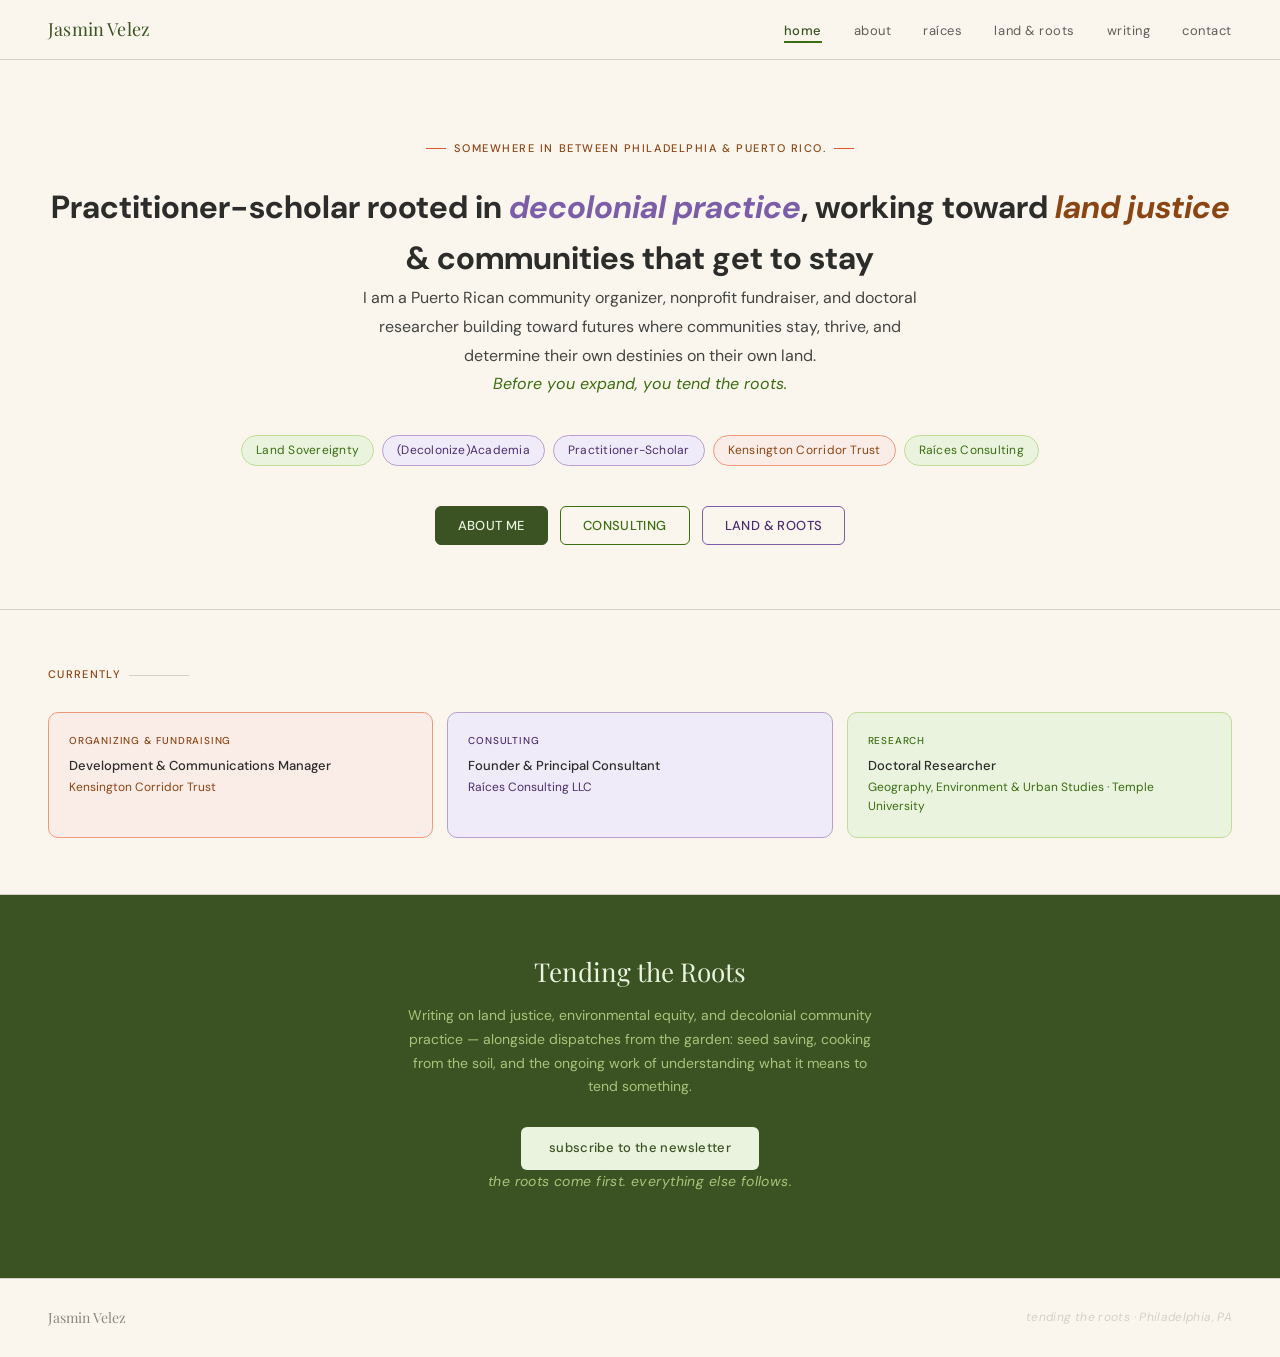
==== index.html @ a7a08b8f "Update index.html Header changes,  root and land updated." ====
<!DOCTYPE html>
<html lang="en">
<head>
<meta charset="UTF-8">
<meta name="viewport" content="width=device-width, initial-scale=1.0">
<title>Jasmin Velez — Practitioner-Scholar, Organizer, Consultant</title>
<link rel="preconnect" href="https://fonts.googleapis.com">
<link rel="preconnect" href="https://fonts.gstatic.com" crossorigin>
<link href="https://fonts.googleapis.com/css2?family=Playfair+Display:ital,wght@0,400;0,500;1,400&family=DM+Sans:wght@300;400;500&display=swap" rel="stylesheet">
<style>
:root {
  --moss: #3B5323;
  --moss-light: #3B6D11;
  --fern: #548235;
  --green-pale: #EAF3DE;
  --green-mid: #C0DD97;
  --terra: #8B4513;
  --terra-mid: #D85A30;
  --terra-pale: #FAECE7;
  --terra-border: #F0997B;
  --fox: #7B5EA7;
  --fox-pale: #F0EBF8;
  --fox-border: #B89FD0;
  --fox-dark: #4A2D6F;
  --cream: #FAF6EE;
  --cream-dark: #F0E8D8;
  --warm-gray: #D3D1C7;
  --text-dark: #2C2C2A;
  --text-mid: #444441;
  --text-muted: #5F5E5A;
  --text-hint: #888780;
}
*, *::before, *::after { box-sizing: border-box; margin: 0; padding: 0; }
html { scroll-behavior: smooth; }
body { font-family: 'DM Sans', sans-serif; background: var(--cream); color: var(--text-dark); font-size: 16px; line-height: 1.6; }

  /* URLCOLORS */
  a, a:visited { color: var(--moss); text-decoration: underline; text-decoration-color: var(--terra-border); text-underline-offset: 3px; transition: color .2s; }
a:hover, a:focus { color: var(--terra); }

/* LINKS */
a, a:visited { color: var(--moss); text-decoration: underline; text-decoration-color: var(--terra-border); text-underline-offset: 3px; transition: color .2s; }
a:hover, a:focus { color: var(--terra); }
  
/* NAV */
nav { position: sticky; top: 0; z-index: 100; background: var(--cream); border-bottom: 1px solid var(--warm-gray); padding: 0 3rem; display: flex; align-items: center; justify-content: space-between; height: 60px; }
.nav-name { font-family: 'Playfair Display', serif; font-size: 18px; color: var(--moss); letter-spacing: .01em; text-decoration: none; }
.nav-links { display: flex; gap: 2rem; list-style: none; }
.nav-links a { font-size: 13px; font-weight: 400; color: var(--text-muted); text-decoration: none; letter-spacing: .04em; text-transform: lowercase; transition: color .2s; position: relative; padding-bottom: 2px; cursor: pointer; }
.nav-links a::after { content: ''; position: absolute; bottom: -2px; left: 0; width: 0; height: 1.5px; background: var(--moss-light); transition: width .25s ease; }
.nav-links a:hover { color: var(--moss); }
.nav-links a:hover::after { width: 100%; }
.nav-links a.active { color: var(--moss); font-weight: 500; }
.nav-links a.active::after { width: 100%; }

/* PAGES */
.page { display: none; animation: fadeIn .3s ease; }
.page.active { display: block; }
@keyframes fadeIn { from { opacity: 0; transform: translateY(6px); } to { opacity: 1; transform: translateY(0); } }

/* SHARED */
.section { padding: 3.5rem 3rem; border-bottom: 1px solid var(--warm-gray); }
.section-eyebrow { font-size: 11px; font-weight: 500; letter-spacing: .12em; text-transform: uppercase; color: var(--terra); margin-bottom: 1.75rem; display: flex; align-items: center; gap: 8px; }
.section-eyebrow::after { content: ''; flex: 1; height: 1px; background: var(--warm-gray); max-width: 60px; }
.btn { font-family: 'DM Sans', sans-serif; font-size: 13px; font-weight: 500; padding: 10px 22px; border-radius: 6px; cursor: pointer; letter-spacing: .03em; transition: all .2s; text-decoration: none; display: inline-block; border: 1px solid; }
.btn-moss { background: var(--moss); color: var(--green-pale); border-color: var(--moss); }
.btn-moss:hover { background: var(--moss-light); border-color: var(--moss-light); }
.btn-outline-moss { background: transparent; color: var(--moss-light); border-color: var(--moss-light); }
.btn-outline-moss:hover { background: var(--green-pale); }
.btn-outline-fox { background: transparent; color: var(--fox-dark); border-color: var(--fox); }
.btn-outline-fox:hover { background: var(--fox-pale); }

/* HERO — centered */
.hero { padding: 5rem 3rem 4rem; border-bottom: 1px solid var(--warm-gray); text-align: center; display: flex; flex-direction: column; align-items: center; }
.hero-location { font-size: 11px; font-weight: 500; letter-spacing: .14em; text-transform: uppercase; color: var(--terra); margin-bottom: 1.5rem; display: flex; align-items: center; gap: 8px; }
.hero-location::before, .hero-location::after { content: ''; display: inline-block; width: 20px; height: 1px; background: var(--terra-mid); }
.hero h1 em { font-style: italic; }
.hero h1 .em-fox { color: var(--fox); }
.hero h1 .em-terra { color: var(--terra); }
.hero-bio { font-size: 16px; line-height: 1.8; color: var(--text-mid); max-width: 580px; margin-bottom: 2.25rem; }
.hero-bio em { font-style: italic; color: var(--moss-light); }
.pill-row { display: flex; flex-wrap: wrap; gap: 8px; margin-bottom: 2.5rem; justify-content: center; }
.pill { font-size: 12px; padding: 5px 14px; border-radius: 20px; letter-spacing: .02em; }
.pill-green { background: var(--green-pale); border: 1px solid var(--green-mid); color: var(--moss-light); }
.pill-terra { background: var(--terra-pale); border: 1px solid var(--terra-border); color: var(--terra); }
.pill-fox { background: var(--fox-pale); border: 1px solid var(--fox-border); color: var(--fox-dark); }
.pill-gray { background: var(--cream-dark); border: 1px solid var(--warm-gray); color: var(--text-muted); }
.cta-row { display: flex; gap: 12px; flex-wrap: wrap; justify-content: center; }

/* CURRENTLY */
.currently-grid { display: grid; grid-template-columns: repeat(3,1fr); gap: 14px; }
.currently-card { border-radius: 10px; padding: 1.25rem; border: 1px solid; }
.currently-card.terra { background: var(--terra-pale); border-color: var(--terra-border); }
.currently-card.fox { background: var(--fox-pale); border-color: var(--fox-border); }
.currently-card.green { background: var(--green-pale); border-color: var(--green-mid); }
.card-label { font-size: 10px; font-weight: 500; text-transform: uppercase; letter-spacing: .08em; margin-bottom: 8px; }
.currently-card.terra .card-label { color: var(--terra); }
.currently-card.fox .card-label { color: var(--fox-dark); }
.currently-card.green .card-label { color: var(--moss-light); }
.card-role { font-size: 13px; font-weight: 500; color: var(--text-dark); margin-bottom: 3px; line-height: 1.4; }
.card-org { font-size: 12px; }
.currently-card.terra .card-org { color: var(--terra); }
.currently-card.fox .card-org { color: var(--fox-dark); }
.currently-card.green .card-org { color: var(--moss-light); }

/* ABOUT — photo right, text left, single stat */
.about-grid { display: grid; grid-template-columns: 1fr 260px; gap: 3rem; align-items: start; }
.about-text { font-size: 15px; line-height: 1.85; color: var(--text-mid); }
.about-text p { margin-bottom: 1.1rem; }
.about-text em { font-style: italic; color: var(--moss-light); }
.photo-col { display: flex; flex-direction: column; gap: 14px; }
.photo-frame { width: 100%; aspect-ratio: 3/4; border-radius: 12px; background: var(--green-pale); border: 1px solid var(--green-mid); display: flex; align-items: center; justify-content: center; flex-direction: column; gap: 10px; overflow: hidden; }
.photo-frame img { width: 100%; height: 100%; object-fit: cover; border-radius: 12px; }
.photo-hint { font-size: 11px; color: var(--moss-light); text-align: center; padding: 1rem; line-height: 1.6; }
.stat-lone { background: var(--green-pale); border: 1px solid var(--green-mid); border-radius: 8px; padding: 1rem 1.25rem; }
.stat-lone .snum { font-family: 'Playfair Display', serif; font-size: 26px; font-weight: 400; color: var(--moss-light); margin-bottom: 3px; }
.stat-lone .slabel { font-size: 12px; color: var(--moss-light); line-height: 1.5; }

/* RAÍCES */
.raices-banner { background: var(--moss); border-radius: 12px; padding: 2.5rem; margin-bottom: 1.75rem; }
.raices-banner h2 { font-family: 'Playfair Display', serif; font-size: 28px; font-weight: 400; color: var(--green-pale); margin-bottom: 4px; }
.raices-tagline { font-size: 13px; font-style: italic; color: var(--green-mid); margin-bottom: 1rem; }
.raices-desc { font-size: 14px; line-height: 1.75; color: #A8C47A; max-width: 560px; }
.services-grid { display: grid; grid-template-columns: repeat(3,1fr); gap: 14px; }
.svc-card { background: var(--cream); border-radius: 10px; padding: 1.25rem; border: 1px solid var(--warm-gray); }
.svc-card:nth-child(1) { border-top: 3px solid var(--terra-mid); }
.svc-card:nth-child(2) { border-top: 3px solid var(--fox); }
.svc-card:nth-child(3) { border-top: 3px solid var(--fern); }
.svc-tier { font-size: 10px; font-weight: 500; text-transform: uppercase; letter-spacing: .08em; margin-bottom: 6px; }
.svc-card:nth-child(1) .svc-tier { color: var(--terra); }
.svc-card:nth-child(2) .svc-tier { color: var(--fox-dark); }
.svc-card:nth-child(3) .svc-tier { color: var(--moss-light); }
.svc-name { font-size: 14px; font-weight: 500; color: var(--text-dark); margin-bottom: 6px; }
.svc-desc { font-size: 12px; color: var(--text-muted); line-height: 1.6; }

/* LAND & ROOTS */
.lj-hero { display: grid; grid-template-columns: 1fr 1fr; gap: 3rem; align-items: start; margin-bottom: 3rem; padding-bottom: 3rem; border-bottom: 1px solid var(--warm-gray); }
.lj-opening { font-family: 'Playfair Display', serif; font-size: 20px; font-style: italic; color: var(--moss); line-height: 1.55; margin-bottom: 1.5rem; }
.lj-body { font-size: 14px; line-height: 1.95; color: var(--text-mid); }
.lj-body p { margin-bottom: 1rem; }
.lj-body em { font-style: italic; color: var(--moss-light); }
.insta-card { background: var(--moss); border-radius: 12px; padding: 1.75rem; text-align: center; margin-bottom: 14px; }
.insta-icon { width: 38px; height: 38px; margin: 0 auto 10px; background: var(--green-pale); border-radius: 8px; display: flex; align-items: center; justify-content: center; }
.insta-name { font-family: 'Playfair Display', serif; font-size: 16px; font-style: italic; color: var(--green-pale); margin-bottom: 3px; }
.insta-handle { font-size: 12px; color: var(--green-mid); margin-bottom: 1rem; letter-spacing: .03em; }
.insta-desc { font-size: 12px; color: #A8C47A; line-height: 1.65; margin-bottom: 1.25rem; }
.insta-btn { display: inline-block; font-size: 12px; font-weight: 500; padding: 8px 22px; border-radius: 20px; background: var(--green-pale); color: var(--moss-light); text-decoration: none; transition: background .18s; }
.insta-btn:hover { background: var(--green-mid); }
.garden-photo { width: 100%; border-radius: 10px; overflow: hidden; }
.garden-photo img { width: 100%; height: auto; display: block; border-radius: 10px; }
.garden-hint { font-size: 11px; color: var(--moss-light); text-align: center; padding: 1rem; line-height: 1.6; }
.threads { display: grid; grid-template-columns: repeat(3,1fr); gap: 14px; margin-bottom: 2.5rem; }
.thread { border-radius: 10px; padding: 1.25rem; border: 1px solid; }
.thread.green { background: var(--green-pale); border-color: var(--green-mid); }
.thread.terra { background: var(--terra-pale); border-color: var(--terra-border); }
.thread.fox { background: var(--fox-pale); border-color: var(--fox-border); }
.thread-tag { font-size: 10px; font-weight: 500; text-transform: uppercase; letter-spacing: .08em; margin-bottom: 8px; }
.thread.green .thread-tag { color: var(--moss-light); }
.thread.terra .thread-tag { color: var(--terra); }
.thread.fox .thread-tag { color: var(--fox-dark); }
.thread-title { font-size: 14px; font-weight: 500; color: var(--text-dark); margin-bottom: 6px; line-height: 1.4; }
.thread-body { font-size: 12px; line-height: 1.7; }
.thread.green .thread-body { color: var(--moss-light); }
.thread.terra .thread-body { color: var(--terra); }
.thread.fox .thread-body { color: var(--fox-dark); }
.pull-bar { border-left: 3px solid var(--terra-mid); padding: 1.25rem 1.75rem; margin-bottom: 2.5rem; border-radius: 0 8px 8px 0; background: var(--cream-dark); }
.pull-bar p { font-family: 'Playfair Display', serif; font-size: 15px; font-style: italic; color: var(--text-mid); line-height: 1.75; }
.pull-bar em { color: var(--terra); }
.pr-section { border-top: 1px solid var(--warm-gray); padding-top: 2.5rem; }
.pr-grid { display: grid; grid-template-columns: 2fr 1fr; gap: 2.5rem; align-items: start; }
.pr-label { font-size: 10px; font-weight: 500; text-transform: uppercase; letter-spacing: .1em; color: var(--fox-dark); margin-bottom: .75rem; }
.pr-title { font-family: 'Playfair Display', serif; font-size: 22px; font-weight: 400; color: var(--moss); margin-bottom: 1rem; line-height: 1.3; }
.pr-body { font-size: 14px; line-height: 1.9; color: var(--text-mid); }
.pr-body p { margin-bottom: .9rem; }
.pr-body em { font-style: italic; color: var(--moss-light); }
.pr-aside { background: var(--fox-pale); border: 1px solid var(--fox-border); border-radius: 10px; padding: 1.25rem; }
.pr-aside-label { font-size: 10px; font-weight: 500; text-transform: uppercase; letter-spacing: .08em; color: var(--fox-dark); margin-bottom: 6px; }
.pr-aside-title { font-size: 13px; font-style: italic; color: var(--text-dark); margin-bottom: 8px; line-height: 1.45; }
.pr-aside-body { font-size: 12px; color: var(--fox-dark); line-height: 1.65; }

/* WRITING */
.writing-grid { display: grid; grid-template-columns: 1fr 1fr; gap: 14px; }
.writing-card { background: var(--cream); border: 1px solid var(--warm-gray); border-radius: 10px; padding: 1.25rem; transition: border-color .2s; }
.writing-card:hover { border-color: var(--moss-light); }
.writing-card.green-accent { background: var(--green-pale); border-color: var(--green-mid); }
.writing-pub { font-size: 10px; font-weight: 500; text-transform: uppercase; letter-spacing: .08em; margin-bottom: 7px; }
.writing-card:nth-child(1) .writing-pub { color: var(--terra); }
.writing-card:nth-child(2) .writing-pub { color: var(--fox-dark); }
.writing-card.green-accent .writing-pub { color: var(--moss-light); }
.writing-card:nth-child(4) .writing-pub { color: var(--fox-dark); }
.writing-title { font-size: 14px; font-weight: 500; color: var(--text-dark); line-height: 1.4; margin-bottom: 5px; }
.writing-card.green-accent .writing-title { color: var(--moss); }
.writing-date { font-size: 12px; color: var(--text-hint); }
.writing-card.green-accent .writing-date { color: var(--moss-light); }

/* CONTACT */
.contact-wrap { display: grid; grid-template-columns: 1fr 1fr; gap: 3rem; align-items: start; }
.contact-intro { font-family: 'Playfair Display', serif; font-size: 26px; font-weight: 400; color: var(--moss); line-height: 1.3; margin-bottom: 1rem; }
.contact-sub { font-size: 14px; line-height: 1.8; color: var(--text-mid); margin-bottom: 1.75rem; }
.contact-links { display: flex; flex-direction: column; gap: 12px; }
.contact-link { display: flex; align-items: center; gap: 10px; font-size: 14px; color: var(--text-mid); text-decoration: none; transition: color .2s; }
.contact-link:hover { color: var(--moss-light); }
.contact-dot { width: 8px; height: 8px; border-radius: 50%; flex-shrink: 0; }
.cv-note-box { background: var(--cream-dark); border: 1px solid var(--warm-gray); border-radius: 8px; padding: 1rem 1.25rem; margin-top: 1.5rem; font-size: 12px; color: var(--text-muted); line-height: 1.6; }
.cv-note-box strong { color: var(--text-dark); }
.contact-aside { background: var(--moss); border-radius: 12px; padding: 2rem; }
.contact-aside-head { font-family: 'Playfair Display', serif; font-size: 18px; font-weight: 400; color: var(--green-pale); margin-bottom: 5px; }
.contact-aside-sub { font-size: 12px; font-style: italic; color: var(--green-mid); margin-bottom: .85rem; }
.contact-aside p { font-size: 13px; line-height: 1.75; color: #A8C47A; }

/* FOOTER */
footer { padding: 1.75rem 3rem; display: flex; justify-content: space-between; align-items: center; border-top: 1px solid var(--warm-gray); }
.footer-name { font-family: 'Playfair Display', serif; font-size: 14px; color: var(--text-hint); }
.footer-note { font-size: 12px; font-style: italic; color: var(--warm-gray); letter-spacing: .03em; }

/* SUBSCRIBE */
.subscribe-bar { background: var(--moss); padding: 3.5rem 3rem; text-align: center; }
.subscribe-bar h2 { font-family: 'Playfair Display', serif; font-size: 26px; font-weight: 400; color: var(--green-pale); margin-bottom: .75rem; }
.subscribe-bar p { font-size: 14px; color: #A8C47A; line-height: 1.7; max-width: 480px; margin: 0 auto 1.75rem; }
.subscribe-btn { display: inline-block; font-family: 'DM Sans', sans-serif; font-size: 13px; font-weight: 500; padding: 11px 28px; border-radius: 6px; background: var(--green-pale); color: var(--moss); text-decoration: none; letter-spacing: .03em; transition: background .2s; }
.subscribe-btn:hover { background: var(--green-mid); }
.subscribe-tagline { font-size: 11px; color: var(--green-mid); margin-top: 1rem; font-style: italic; letter-spacing: .03em; }

/* MOBILE */
@media (max-width: 700px) {
  nav { padding: 0 1.25rem; }
  .nav-links { gap: .9rem; }
  .nav-links a { font-size: 11px; }
  .hero { padding: 3rem 1.5rem 2.5rem; }
  .section { padding: 2rem 1.5rem; }
  .currently-grid, .about-grid, .lj-hero, .services-grid, .writing-grid, .contact-wrap, .threads, .pr-grid { grid-template-columns: 1fr; }
  footer { flex-direction: column; gap: 6px; text-align: center; padding: 1.5rem; }
}
</style>
</head>
<body>

<nav>
  <a href="#" class="nav-name" onclick="show('home'); return false;">Jasmin Velez</a>
  <ul class="nav-links">
    <li><a href="#" onclick="show('home'); return false;" id="t-home" class="active">home</a></li>
    <li><a href="#" onclick="show('about'); return false;" id="t-about">about</a></li>
    <li><a href="#" onclick="show('raices'); return false;" id="t-raices">raíces</a></li>
    <li><a href="#" onclick="show('land'); return false;" id="t-land">land & roots</a></li>
    <li><a href="#" onclick="show('writing'); return false;" id="t-writing">writing</a></li>
    <li><a href="#" onclick="show('contact'); return false;" id="t-contact">contact</a></li>
  </ul>
</nav>

<!-- HOME -->
<div id="p-home" class="page active">
  <div class="hero">
    <p class="hero-location">Somewhere in between Philadelphia & Puerto Rico.</p>
    <h1>Practitioner-scholar rooted in <em class="em-fox">decolonial practice</em>, working toward <em class="em-terra">land justice</em> & communities that get to stay</h1>
    <p class="hero-bio">I am a Puerto Rican community organizer, nonprofit fundraiser, and doctoral researcher building toward futures where communities stay, thrive, and determine their own destinies on their own land.<br><em>Before you expand, you tend the roots.</em></p>
    <div class="pill-row">
      <span class="pill pill-green">Land Sovereignty</span>
      <span class="pill pill-fox">(Decolonize)Academia</span>
      <span class="pill pill-fox">Practitioner-Scholar</span>
      <span class="pill pill-terra">Kensington Corridor Trust</span>
      <span class="pill pill-green">Raíces Consulting</span>
    </div>
    <div class="cta-row">
      <button class="btn btn-moss" onclick="show('about')">ABOUT ME</button>
      <button class="btn btn-outline-moss" onclick="show('raices')">CONSULTING</button>
      <button class="btn btn-outline-fox" onclick="show('land')">LAND & ROOTS</button>
    </div>
  </div>
  <div class="section">
    <p class="section-eyebrow">currently</p>
    <div class="currently-grid">
      <div class="currently-card terra">
        <p class="card-label">organizing & fundraising</p>
        <p class="card-role">Development & Communications Manager</p>
        <p class="card-org">Kensington Corridor Trust</p>
      </div>
      <div class="currently-card fox">
        <p class="card-label">consulting</p>
        <p class="card-role">Founder & Principal Consultant</p>
        <p class="card-org">Raíces Consulting LLC</p>
      </div>
      <div class="currently-card green">
        <p class="card-label">research</p>
        <p class="card-role">Doctoral Researcher</p>
        <p class="card-org">Geography, Environment & Urban Studies · Temple University</p>
      </div>
    </div>
  </div>
</div>

<!-- ABOUT -->
<div id="p-about" class="page">
  <div class="section">
    <p class="section-eyebrow">about</p>
    <div class="about-grid">
            <div class="about-text">
        <p>Jasmin Vélez is a Puerto Rican practitioner-scholar, organizer, and researcher rooted in Kensington, Philadelphia. Her work asks a single question in many forms: <em>what does it look like for communities to stay, thrive, and determine their own futures on their own land?</em></p>
        <p>She is Development & Communications Manager at Kensington Corridor Trust, Philadelphia's first neighborhood trust, which moves commercial property into community hands along Kensington Avenue.</p>
        <p>As principal of Raíces Consulting LLC, she partners with land trusts, community organizations, cultural institutions, and funders on community-based research, oral history and archival projects, engagement design, and bilingual storytelling.</p>
        <p>Jasmin is a PhD candidate in Geography, Environment & Urban Studies at Temple University. Her dissertation follows Puerto Ricans in Philadelphia and Puerto Rico through gentrification, displacement, and the <em>vaivén</em> of diaspora life.</p>
        <p>She holds an M.A. in Medical Anthropology from the University of Colorado Denver, where she studied land and identity with multigenerational coffee-farming families in Puerto Rico.</p>
        <p>Off the clock, she grows food as La Jardinera Boricua and writes <em>Tending the Roots</em>, a newsletter on land, memory, and the garden.</p>
      </div>
      <div class="photo-col">
        <div class="photo-frame">
          <img src="aboutme.JPG" alt="Jasmin Velez">
        </div>
        <div class="stat-lone">
          <div class="snum">10+ Years</div>
          <div class="slabel">of enaging communities & work in land and environmental justice projects</div>
        </div>
      </div>
    </div>
  </div>
</div>

<!-- RAÍCES -->
<div id="p-raices" class="page">
  <div class="section">
    <p class="section-eyebrow">consulting</p>
    <div class="raices-banner">
      <h2>Raíces Consulting</h2>
      <p class="raices-tagline">Plant with intention. Grow with community.</p>
      <p class="raices-desc">A research and storytelling studio for mission-driven organizations working where land, community, and justice meet. We address the roots before we expand the branches.</p>
    </div>
    <div class="services-grid">
      <div class="svc-card">
        <p class="svc-tier">Rooting</p>
        <p class="svc-name">Research & Archives</p>
        <p class="svc-desc">Oral histories, place and land histories, storymaps, and community archives that keep knowledge with the people who hold it.</p>
      </div>
      <div class="svc-card">
        <p class="svc-tier">Pollinating</p>
        <p class="svc-name"> Engagement Design</p>
        <p class="svc-desc">I design the process, and your team leads it: power and asset mapping, facilitation guides, and workshops that grow your own leaders.</p>
      </div>
      <div class="svc-card">
        <p class="svc-tier">Blooming</p>
        <p class="svc-name">Communications</p>
        <p class="svc-desc">Bilingual stories, reports, and materials that turn research into something people act on.</p>
      </div>
    </div>
  </div>
</div>

<!-- LAND & ROOTS -->
<div id="p-land" class="page">
  <div class="section">
    <p class="section-eyebrow">land & roots</p>
    <div class="lj-hero">
      <div>
        <p class="lj-opening">I have always loved growing things.<br>The work taught me what I was doing.</p>
        <div class="lj-body">
          <p>Growing was never something I came to; I truly believe it was already in me. What the organizing work gave me was language for what I had always known: that to tend a garden is an act of <b>resistance</b>, of care, of joy, of history, of culture. Of refusal and abundance at the same time.</p>
          <p>La Jardinera Boricua is my ongoing account of that relationship — learning to grow, to save seeds, to cook from what the soil gives, to understand the land not as a concept but as something you know in your hands and your body. It started in a row home in Kensington, in containers on a stoop, in every inch of space I could find. It is still becoming.</p>
          <p><em>This is not a credential. It is a practice. And the learning is ongoing.</em></p>
        </div>
      </div>
      <div>
                <div class="insta-card">
          <div class="insta-icon">
            <svg width="18" height="18" viewBox="0 0 24 24" fill="none" stroke="#27500A" stroke-width="1.5" stroke-linecap="round" stroke-linejoin="round"><rect x="2" y="2" width="20" height="20" rx="5"/><circle cx="12" cy="12" r="4"/><circle cx="17.5" cy="6.5" r="1" fill="#27500A" stroke="none"/></svg>
          </div>
          <p class="insta-name">La Jardinera Boricua</p>
          <p class="insta-handle">@lajardineraboricua</p>
          <p class="insta-desc">Growing things. Saving seeds. Cooking from the garden.<br>Learning what it means to tend the land as a Puerto Rican woman.</p>
          <a href="https://instagram.com/lajardineraboricua" target="_blank" class="insta-btn">follow along</a>
        </div>
      </div>
    </div>    <div style="display:grid; grid-template-columns:1fr 1fr; gap:14px; margin-bottom:2.5rem; align-items:start;">
      <div class="garden-photo">
        <img src="garden.jpg" alt="garden">
      </div>
      <div style="display:flex; flex-direction:column; gap:14px;">
        <div class="thread green">
          <p class="thread-tag">seed saving</p>
          <p class="thread-title">Keeping the lineage alive</p>
          <p class="thread-body">Saving seeds is an act of memory. Every tomato, every pepper, every flower returned to envelope is a small refusal of dependence — and a bet on next season.</p>
        </div>
        <div class="thread terra">
          <p class="thread-tag">cooking from the garden</p>
          <p class="thread-title">From soil to table</p>
          <p class="thread-body">Growing what you eat changes your relationship to food, to labor, to abundance and scarcity. The kitchen is part of the garden. They are not separate rooms.</p>
        </div>
        <div class="thread fox">
          <p class="thread-tag">environmental justice</p>
          <p class="thread-title">Why growing is political</p>
          <p class="thread-body">Access to land, clean soil, seeds, and space to grow are environmental justice issues. The garden is not separate from the research. It is the research, lived.</p>
        </div>
      </div>
    </div>

    <div class="pull-bar">
      <p>"Growing was never something I came to — it was already in me. What the organizing work gave me was language for what I had always known: that to tend a garden is an act of resistance, of care, of joy, of history, of culture. <em>Of refusal and abundance at the same time.</em>"</p>
    </div>

    <div class="pr-section">
      <div class="pr-grid">
        <div>
          <p class="pr-label">where it deepened</p>
          <p class="pr-title">Puerto Rico & the coffee farmers</p>
          <div class="pr-body">
            <p>Before I had my own garden, I spent time in Puerto Rico with multigenerational coffee farming families — listening to how they talked about land, labor, and identity across generations shaped by colonial dispossession. I was there as a researcher. I left as something else.</p>
            <p>What those conversations gave me was an understanding that the relationship to land is never just agricultural. It is ancestral, political, and deeply personal — especially for Puerto Rican families for whom land has been taken, managed, and legislated by outside forces for over a century.</p>
            <p><em>La Jardinera Boricua is, in part, my attempt to work that out in my own hands.</em></p>
          </div>
        </div>
        <div class="pr-aside">
          <p class="pr-aside-label">MA thesis</p>
          <p class="pr-aside-title">Reimagining the Jíbaro: Postcolonial Identity in Puerto Rico and the Specialty Coffee Market</p>
          <p class="pr-aside-body">15 interviews with multigenerational coffee farming families. University of Colorado Denver, 2017.</p>
        </div>
      </div>
    </div>
  </div>
</div>

<!-- WRITING -->
<div id="p-writing" class="page">
  <div class="section">
    <p class="section-eyebrow">writing & public scholarship</p>
    <div class="writing-grid">
      <div class="writing-card">
        <p class="writing-pub">Community Centric Fundraising</p>
        <p class="writing-title">Gentrification: When neighborhood changes aren’t shaped by us and are no longer for us.</p>
        <p class="writing-date">Public scholarship · Philadelphia</p>
      </div>
      <div class="writing-card">
        <p class="writing-pub">Academic</p>
        <p class="writing-title">Spatial Solidarties <b>at the</b> PRSA 2024 - <i>From History to Group Chats: Exploring Resistance Across Geographies & Space</i></p>
        <p class="writing-date">Temple University · in progress</p>
      </div>
      <div class="writing-card green-accent">
        <p class="writing-pub">Dissertation</p>
        <p class="writing-title">Digital Archiving & Projects</p>
        <p class="writing-date"><a href="https://storymaps.arcgis.com/stories/b8d7f4880a9e4d1db71c40e7a9cea85b"><i>Vámonos Pa'l Monte</i>  ("Let's go to the Mountain")</a><br>• Contracted by the Mural Arts Program.</p>
      </div>
      <div class="writing-card">
        <p class="writing-pub">Teaching</p>
        <p class="writing-title">Sustainable Cities · Temple University</p>
        <p class="writing-date">Instructor of record · asynchronous</p>
      </div>
    </div>
  </div>
</div>

<!-- CONTACT -->
<div id="p-contact" class="page">
  <div class="section">
    <p class="section-eyebrow">get in touch</p>
    <div class="contact-wrap">
      <div>
        <p class="contact-intro">Let's connect.</p>
        <p class="contact-sub">Whether you're interested in working together through Raíces, reaching out about research, or connecting around shared work in land justice and environmental equity — I'd love to hear from you.</p>
        <div class="contact-links">
          <a href="mailto:jasminvelezg@gmail.com" class="contact-link">
            <span class="contact-dot" style="background:var(--moss-light);"></span>
            jasminvelezg@gmail.com
          </a>
          <a href="https://linkedin.com/in/jasminvelez" target="_blank" class="contact-link">
            <span class="contact-dot" style="background:var(--moss-light);"></span>
            LinkedIn · Jasmin Velez
          </a>
          <a href="https://instagram.com/lajardineraboricua" target="_blank" class="contact-link">
            <span class="contact-dot" style="background:var(--fox);"></span>
            @lajardineraboricua · La Jardinera Boricua
          </a>
          <span class="contact-link">
            <span class="contact-dot" style="background:var(--terra-mid);"></span>
            Philadelphia, PA
          </span>
        </div>
        <div class="cv-note-box">
          <strong>Academic CV available on request.</strong> Reaching out about fellowship applications, academic collaborations, or research partnerships? I'm happy to share my full CV — just drop me a note.
        </div>
      </div>
      <div class="contact-aside">
        <p class="contact-aside-head">Raíces Consulting</p>
        <p class="contact-aside-sub">Plant with intention. Grow with community.</p>
        <p>Available for research, archival, engagement design, and communications projects. Sliding scale available for grassroots organizations.</p>
      </div>
    </div>
  </div>
</div>

<div class="subscribe-bar">
  <h2>Tending the Roots</h2>
  <p>Writing on land justice, environmental equity, and decolonial community practice — alongside dispatches from the garden: seed saving, cooking from the soil, and the ongoing work of understanding what it means to tend something.</p>
  <a href="https://tendingtheroots.substack.com" target="_blank" class="subscribe-btn">subscribe to the newsletter</a>
  <p class="subscribe-tagline">the roots come first. everything else follows.</p>
</div>

<footer>
  <span class="footer-name">Jasmin Velez</span>
  <span class="footer-note">tending the roots · Philadelphia, PA</span>
</footer>

<script>
function show(name) {
  document.querySelectorAll('.page').forEach(p => p.classList.remove('active'));
  document.querySelectorAll('.nav-links a').forEach(a => a.classList.remove('active'));
  document.getElementById('p-' + name).classList.add('active');
  document.getElementById('t-' + name).classList.add('active');
  window.scrollTo({ top: 0, behavior: 'smooth' });
}
</script>
</body>
</html>
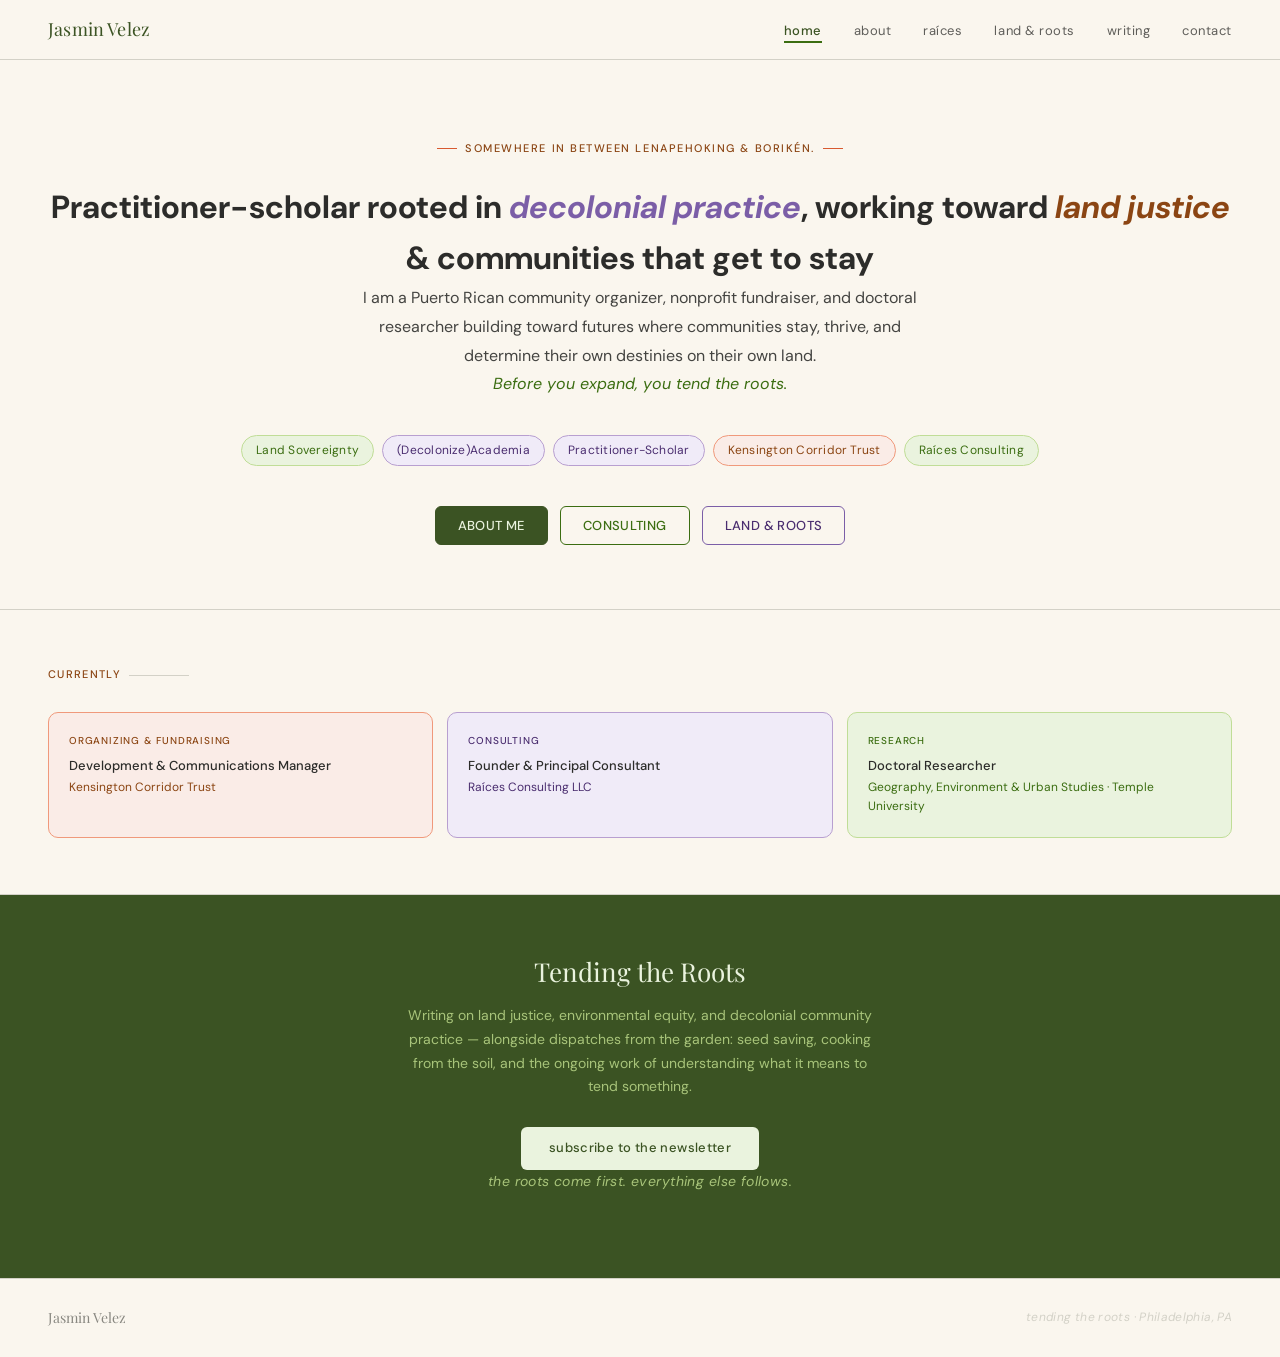
==== commit 4d4bfad7: "Update index.html Borikén and Lenapehoking shift." ====
--- a/index.html
+++ b/index.html
@@ -250,7 +250,7 @@
 <!-- HOME -->
 <div id="p-home" class="page active">
   <div class="hero">
-    <p class="hero-location">Somewhere in between Philadelphia & Puerto Rico.</p>
+    <p class="hero-location">Somewhere in between Lenapehoking & Borikén.</p>
     <h1>Practitioner-scholar rooted in <em class="em-fox">decolonial practice</em>, working toward <em class="em-terra">land justice</em> & communities that get to stay</h1>
     <p class="hero-bio">I am a Puerto Rican community organizer, nonprofit fundraiser, and doctoral researcher building toward futures where communities stay, thrive, and determine their own destinies on their own land.<br><em>Before you expand, you tend the roots.</em></p>
     <div class="pill-row">
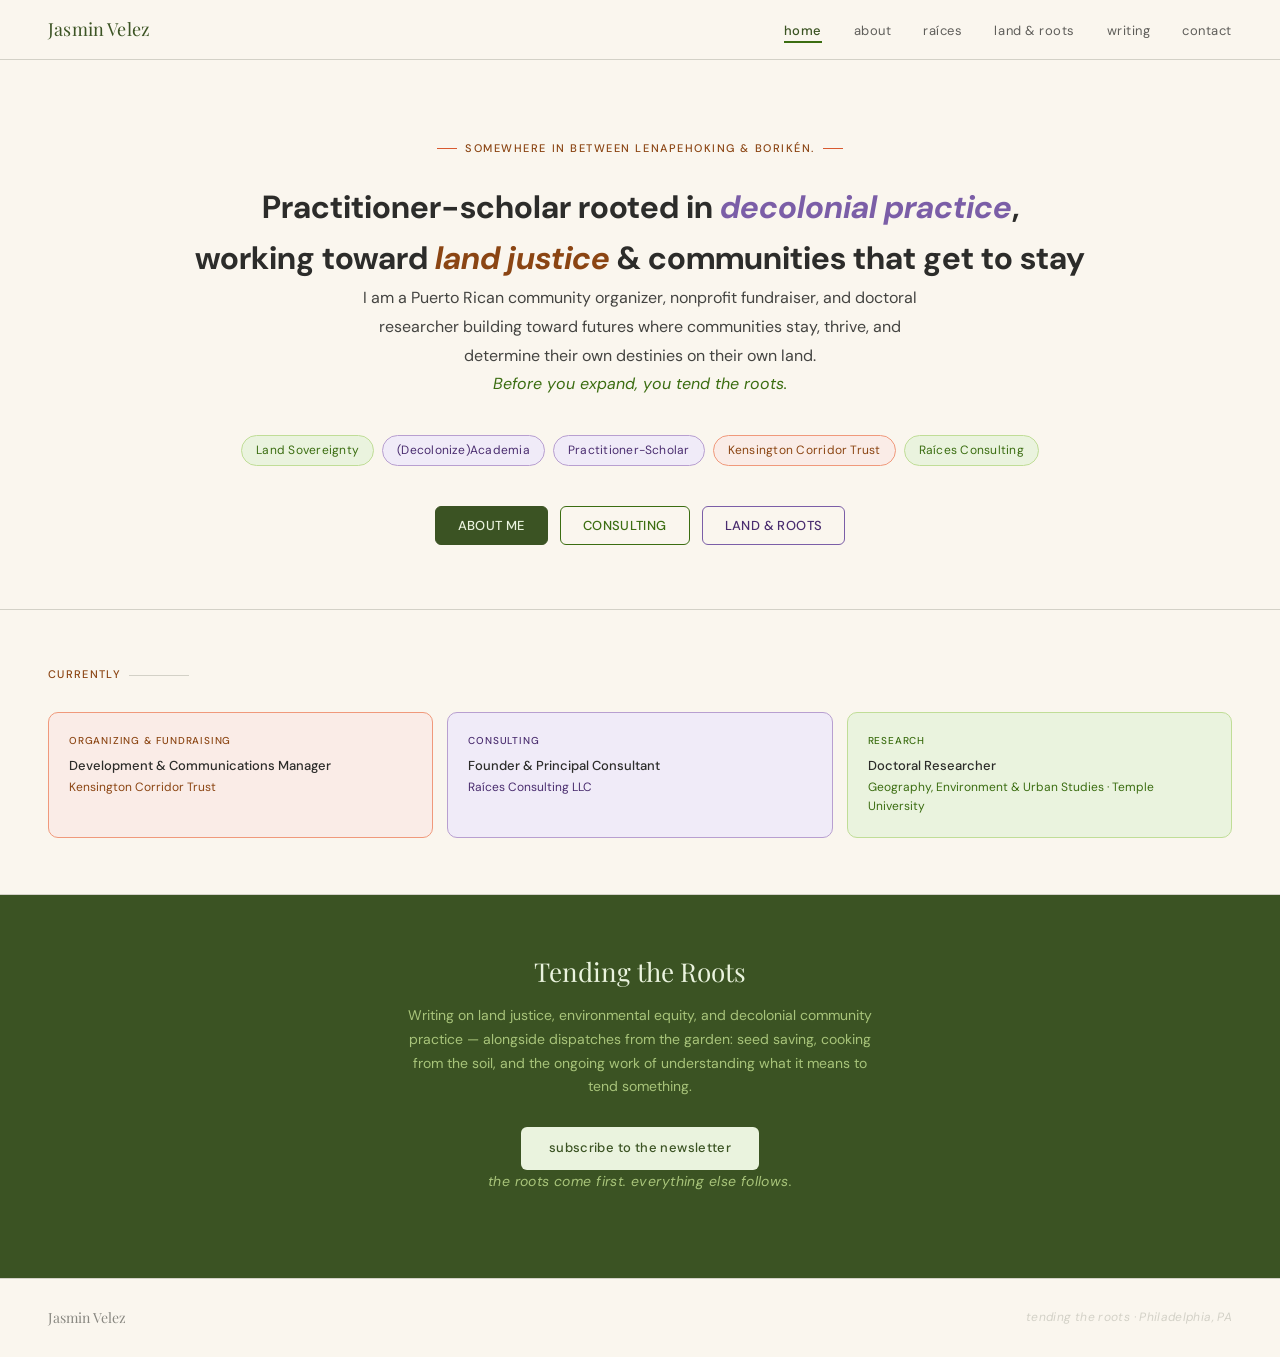
==== commit ce87a77c: "Update index.html" ====
--- a/index.html
+++ b/index.html
@@ -251,7 +251,7 @@
 <div id="p-home" class="page active">
   <div class="hero">
     <p class="hero-location">Somewhere in between Lenapehoking & Borikén.</p>
-    <h1>Practitioner-scholar rooted in <em class="em-fox">decolonial practice</em>, working toward <em class="em-terra">land justice</em> & communities that get to stay</h1>
+    <h1>Practitioner-scholar rooted in <em class="em-fox">decolonial practice</em>,<br>working toward <em class="em-terra">land justice</em> & communities that get to stay</h1>
     <p class="hero-bio">I am a Puerto Rican community organizer, nonprofit fundraiser, and doctoral researcher building toward futures where communities stay, thrive, and determine their own destinies on their own land.<br><em>Before you expand, you tend the roots.</em></p>
     <div class="pill-row">
       <span class="pill pill-green">Land Sovereignty</span>
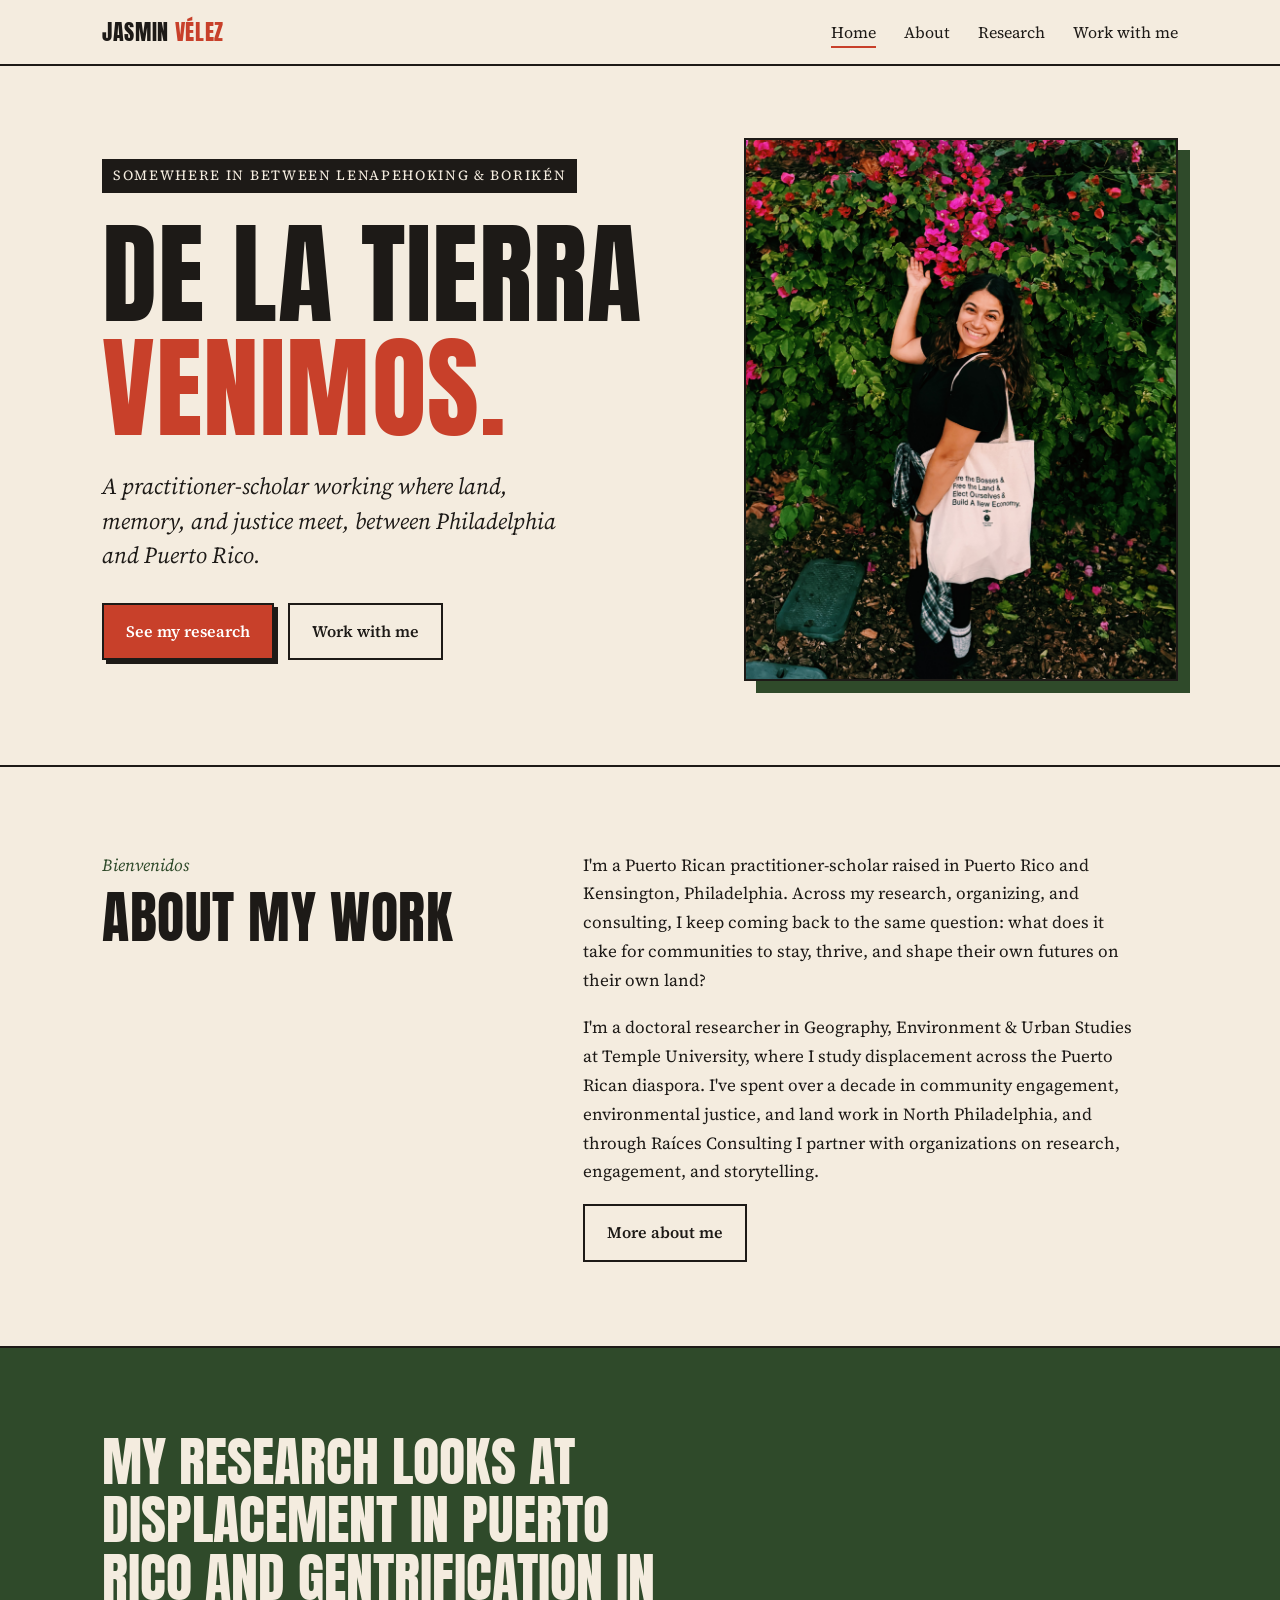
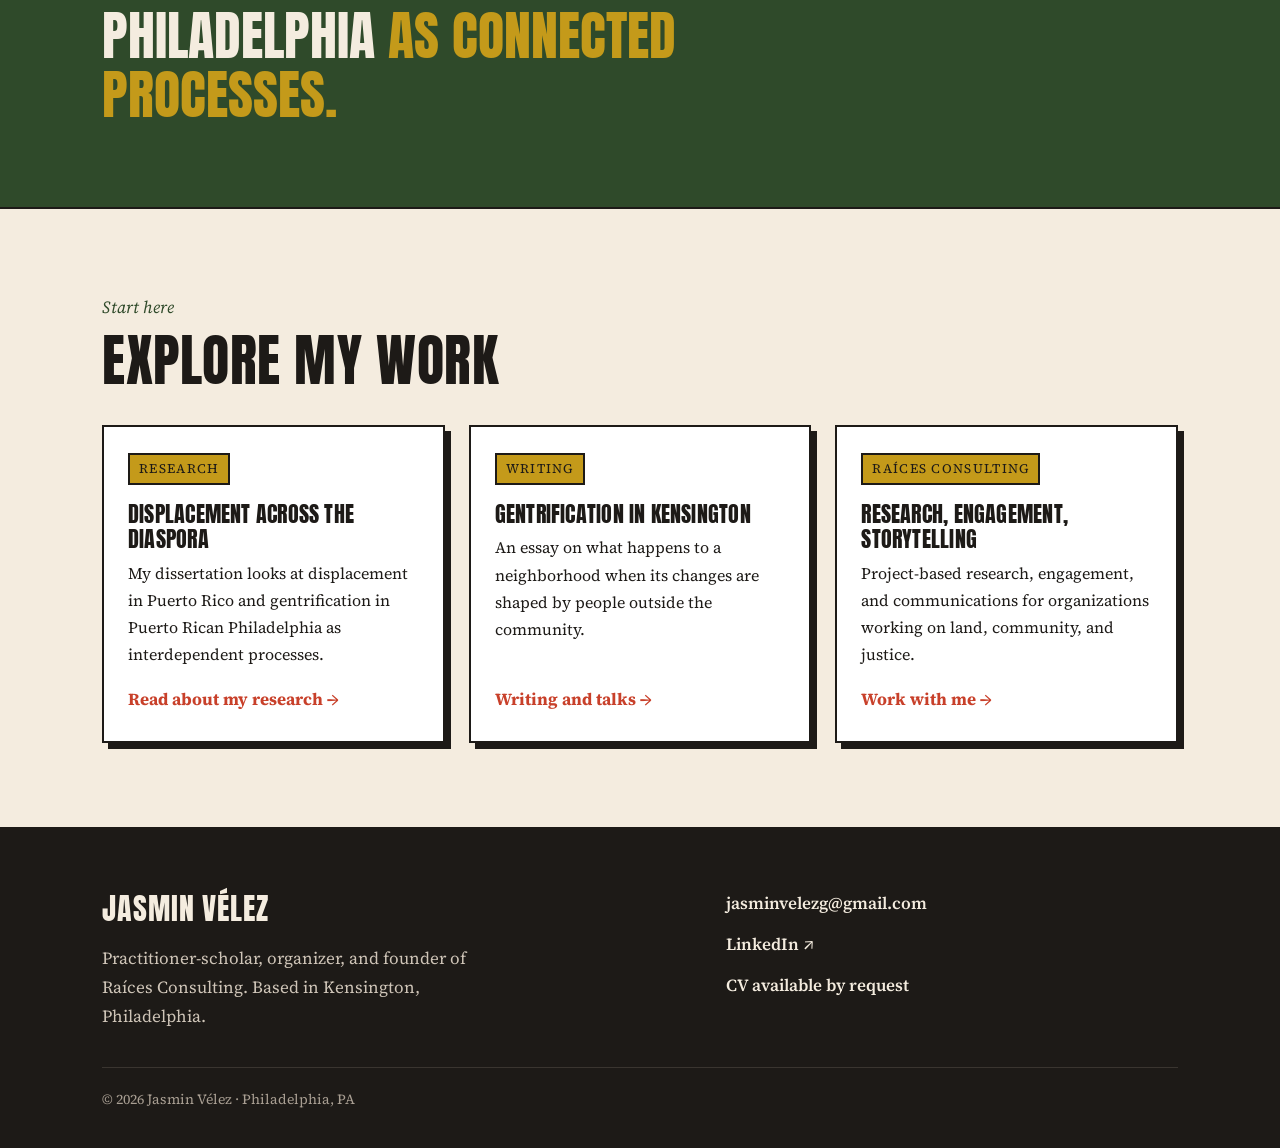
==== commit 7f8a9469: "Update index.html" ====
--- a/index.html
+++ b/index.html
@@ -3,506 +3,121 @@
 <head>
 <meta charset="UTF-8">
 <meta name="viewport" content="width=device-width, initial-scale=1.0">
-<title>Jasmin Velez — Practitioner-Scholar, Organizer, Consultant</title>
+<title>Jasmin Vélez · Practitioner-Scholar</title>
+<meta name="description" content="Jasmin Vélez is a Puerto Rican practitioner-scholar researching land, displacement, and memory between Philadelphia and Puerto Rico.">
+<meta property="og:title" content="Jasmin Vélez · Practitioner-Scholar">
+<meta property="og:description" content="Research and organizing for land justice, between Kensington and Borikén.">
+<meta property="og:image" content="https://www.jasminvelez.com/aboutme.JPG">
+<meta property="og:url" content="https://www.jasminvelez.com/">
+<link rel="icon" href="data:image/svg+xml,<svg xmlns='http://www.w3.org/2000/svg' viewBox='0 0 100 100'><rect width='100' height='100' fill='%23c8402a'/><text x='50' y='70' font-size='56' text-anchor='middle' fill='%23f4ecdf' font-family='Impact,sans-serif'>JV</text></svg>">
 <link rel="preconnect" href="https://fonts.googleapis.com">
 <link rel="preconnect" href="https://fonts.gstatic.com" crossorigin>
-<link href="https://fonts.googleapis.com/css2?family=Playfair+Display:ital,wght@0,400;0,500;1,400&family=DM+Sans:wght@300;400;500&display=swap" rel="stylesheet">
-<style>
-:root {
-  --moss: #3B5323;
-  --moss-light: #3B6D11;
-  --fern: #548235;
-  --green-pale: #EAF3DE;
-  --green-mid: #C0DD97;
-  --terra: #8B4513;
-  --terra-mid: #D85A30;
-  --terra-pale: #FAECE7;
-  --terra-border: #F0997B;
-  --fox: #7B5EA7;
-  --fox-pale: #F0EBF8;
-  --fox-border: #B89FD0;
-  --fox-dark: #4A2D6F;
-  --cream: #FAF6EE;
-  --cream-dark: #F0E8D8;
-  --warm-gray: #D3D1C7;
-  --text-dark: #2C2C2A;
-  --text-mid: #444441;
-  --text-muted: #5F5E5A;
-  --text-hint: #888780;
-}
-*, *::before, *::after { box-sizing: border-box; margin: 0; padding: 0; }
-html { scroll-behavior: smooth; }
-body { font-family: 'DM Sans', sans-serif; background: var(--cream); color: var(--text-dark); font-size: 16px; line-height: 1.6; }
-
-  /* URLCOLORS */
-  a, a:visited { color: var(--moss); text-decoration: underline; text-decoration-color: var(--terra-border); text-underline-offset: 3px; transition: color .2s; }
-a:hover, a:focus { color: var(--terra); }
-
-/* LINKS */
-a, a:visited { color: var(--moss); text-decoration: underline; text-decoration-color: var(--terra-border); text-underline-offset: 3px; transition: color .2s; }
-a:hover, a:focus { color: var(--terra); }
-  
-/* NAV */
-nav { position: sticky; top: 0; z-index: 100; background: var(--cream); border-bottom: 1px solid var(--warm-gray); padding: 0 3rem; display: flex; align-items: center; justify-content: space-between; height: 60px; }
-.nav-name { font-family: 'Playfair Display', serif; font-size: 18px; color: var(--moss); letter-spacing: .01em; text-decoration: none; }
-.nav-links { display: flex; gap: 2rem; list-style: none; }
-.nav-links a { font-size: 13px; font-weight: 400; color: var(--text-muted); text-decoration: none; letter-spacing: .04em; text-transform: lowercase; transition: color .2s; position: relative; padding-bottom: 2px; cursor: pointer; }
-.nav-links a::after { content: ''; position: absolute; bottom: -2px; left: 0; width: 0; height: 1.5px; background: var(--moss-light); transition: width .25s ease; }
-.nav-links a:hover { color: var(--moss); }
-.nav-links a:hover::after { width: 100%; }
-.nav-links a.active { color: var(--moss); font-weight: 500; }
-.nav-links a.active::after { width: 100%; }
-
-/* PAGES */
-.page { display: none; animation: fadeIn .3s ease; }
-.page.active { display: block; }
-@keyframes fadeIn { from { opacity: 0; transform: translateY(6px); } to { opacity: 1; transform: translateY(0); } }
-
-/* SHARED */
-.section { padding: 3.5rem 3rem; border-bottom: 1px solid var(--warm-gray); }
-.section-eyebrow { font-size: 11px; font-weight: 500; letter-spacing: .12em; text-transform: uppercase; color: var(--terra); margin-bottom: 1.75rem; display: flex; align-items: center; gap: 8px; }
-.section-eyebrow::after { content: ''; flex: 1; height: 1px; background: var(--warm-gray); max-width: 60px; }
-.btn { font-family: 'DM Sans', sans-serif; font-size: 13px; font-weight: 500; padding: 10px 22px; border-radius: 6px; cursor: pointer; letter-spacing: .03em; transition: all .2s; text-decoration: none; display: inline-block; border: 1px solid; }
-.btn-moss { background: var(--moss); color: var(--green-pale); border-color: var(--moss); }
-.btn-moss:hover { background: var(--moss-light); border-color: var(--moss-light); }
-.btn-outline-moss { background: transparent; color: var(--moss-light); border-color: var(--moss-light); }
-.btn-outline-moss:hover { background: var(--green-pale); }
-.btn-outline-fox { background: transparent; color: var(--fox-dark); border-color: var(--fox); }
-.btn-outline-fox:hover { background: var(--fox-pale); }
-
-/* HERO — centered */
-.hero { padding: 5rem 3rem 4rem; border-bottom: 1px solid var(--warm-gray); text-align: center; display: flex; flex-direction: column; align-items: center; }
-.hero-location { font-size: 11px; font-weight: 500; letter-spacing: .14em; text-transform: uppercase; color: var(--terra); margin-bottom: 1.5rem; display: flex; align-items: center; gap: 8px; }
-.hero-location::before, .hero-location::after { content: ''; display: inline-block; width: 20px; height: 1px; background: var(--terra-mid); }
-.hero h1 em { font-style: italic; }
-.hero h1 .em-fox { color: var(--fox); }
-.hero h1 .em-terra { color: var(--terra); }
-.hero-bio { font-size: 16px; line-height: 1.8; color: var(--text-mid); max-width: 580px; margin-bottom: 2.25rem; }
-.hero-bio em { font-style: italic; color: var(--moss-light); }
-.pill-row { display: flex; flex-wrap: wrap; gap: 8px; margin-bottom: 2.5rem; justify-content: center; }
-.pill { font-size: 12px; padding: 5px 14px; border-radius: 20px; letter-spacing: .02em; }
-.pill-green { background: var(--green-pale); border: 1px solid var(--green-mid); color: var(--moss-light); }
-.pill-terra { background: var(--terra-pale); border: 1px solid var(--terra-border); color: var(--terra); }
-.pill-fox { background: var(--fox-pale); border: 1px solid var(--fox-border); color: var(--fox-dark); }
-.pill-gray { background: var(--cream-dark); border: 1px solid var(--warm-gray); color: var(--text-muted); }
-.cta-row { display: flex; gap: 12px; flex-wrap: wrap; justify-content: center; }
-
-/* CURRENTLY */
-.currently-grid { display: grid; grid-template-columns: repeat(3,1fr); gap: 14px; }
-.currently-card { border-radius: 10px; padding: 1.25rem; border: 1px solid; }
-.currently-card.terra { background: var(--terra-pale); border-color: var(--terra-border); }
-.currently-card.fox { background: var(--fox-pale); border-color: var(--fox-border); }
-.currently-card.green { background: var(--green-pale); border-color: var(--green-mid); }
-.card-label { font-size: 10px; font-weight: 500; text-transform: uppercase; letter-spacing: .08em; margin-bottom: 8px; }
-.currently-card.terra .card-label { color: var(--terra); }
-.currently-card.fox .card-label { color: var(--fox-dark); }
-.currently-card.green .card-label { color: var(--moss-light); }
-.card-role { font-size: 13px; font-weight: 500; color: var(--text-dark); margin-bottom: 3px; line-height: 1.4; }
-.card-org { font-size: 12px; }
-.currently-card.terra .card-org { color: var(--terra); }
-.currently-card.fox .card-org { color: var(--fox-dark); }
-.currently-card.green .card-org { color: var(--moss-light); }
-
-/* ABOUT — photo right, text left, single stat */
-.about-grid { display: grid; grid-template-columns: 1fr 260px; gap: 3rem; align-items: start; }
-.about-text { font-size: 15px; line-height: 1.85; color: var(--text-mid); }
-.about-text p { margin-bottom: 1.1rem; }
-.about-text em { font-style: italic; color: var(--moss-light); }
-.photo-col { display: flex; flex-direction: column; gap: 14px; }
-.photo-frame { width: 100%; aspect-ratio: 3/4; border-radius: 12px; background: var(--green-pale); border: 1px solid var(--green-mid); display: flex; align-items: center; justify-content: center; flex-direction: column; gap: 10px; overflow: hidden; }
-.photo-frame img { width: 100%; height: 100%; object-fit: cover; border-radius: 12px; }
-.photo-hint { font-size: 11px; color: var(--moss-light); text-align: center; padding: 1rem; line-height: 1.6; }
-.stat-lone { background: var(--green-pale); border: 1px solid var(--green-mid); border-radius: 8px; padding: 1rem 1.25rem; }
-.stat-lone .snum { font-family: 'Playfair Display', serif; font-size: 26px; font-weight: 400; color: var(--moss-light); margin-bottom: 3px; }
-.stat-lone .slabel { font-size: 12px; color: var(--moss-light); line-height: 1.5; }
-
-/* RAÍCES */
-.raices-banner { background: var(--moss); border-radius: 12px; padding: 2.5rem; margin-bottom: 1.75rem; }
-.raices-banner h2 { font-family: 'Playfair Display', serif; font-size: 28px; font-weight: 400; color: var(--green-pale); margin-bottom: 4px; }
-.raices-tagline { font-size: 13px; font-style: italic; color: var(--green-mid); margin-bottom: 1rem; }
-.raices-desc { font-size: 14px; line-height: 1.75; color: #A8C47A; max-width: 560px; }
-.services-grid { display: grid; grid-template-columns: repeat(3,1fr); gap: 14px; }
-.svc-card { background: var(--cream); border-radius: 10px; padding: 1.25rem; border: 1px solid var(--warm-gray); }
-.svc-card:nth-child(1) { border-top: 3px solid var(--terra-mid); }
-.svc-card:nth-child(2) { border-top: 3px solid var(--fox); }
-.svc-card:nth-child(3) { border-top: 3px solid var(--fern); }
-.svc-tier { font-size: 10px; font-weight: 500; text-transform: uppercase; letter-spacing: .08em; margin-bottom: 6px; }
-.svc-card:nth-child(1) .svc-tier { color: var(--terra); }
-.svc-card:nth-child(2) .svc-tier { color: var(--fox-dark); }
-.svc-card:nth-child(3) .svc-tier { color: var(--moss-light); }
-.svc-name { font-size: 14px; font-weight: 500; color: var(--text-dark); margin-bottom: 6px; }
-.svc-desc { font-size: 12px; color: var(--text-muted); line-height: 1.6; }
-
-/* LAND & ROOTS */
-.lj-hero { display: grid; grid-template-columns: 1fr 1fr; gap: 3rem; align-items: start; margin-bottom: 3rem; padding-bottom: 3rem; border-bottom: 1px solid var(--warm-gray); }
-.lj-opening { font-family: 'Playfair Display', serif; font-size: 20px; font-style: italic; color: var(--moss); line-height: 1.55; margin-bottom: 1.5rem; }
-.lj-body { font-size: 14px; line-height: 1.95; color: var(--text-mid); }
-.lj-body p { margin-bottom: 1rem; }
-.lj-body em { font-style: italic; color: var(--moss-light); }
-.insta-card { background: var(--moss); border-radius: 12px; padding: 1.75rem; text-align: center; margin-bottom: 14px; }
-.insta-icon { width: 38px; height: 38px; margin: 0 auto 10px; background: var(--green-pale); border-radius: 8px; display: flex; align-items: center; justify-content: center; }
-.insta-name { font-family: 'Playfair Display', serif; font-size: 16px; font-style: italic; color: var(--green-pale); margin-bottom: 3px; }
-.insta-handle { font-size: 12px; color: var(--green-mid); margin-bottom: 1rem; letter-spacing: .03em; }
-.insta-desc { font-size: 12px; color: #A8C47A; line-height: 1.65; margin-bottom: 1.25rem; }
-.insta-btn { display: inline-block; font-size: 12px; font-weight: 500; padding: 8px 22px; border-radius: 20px; background: var(--green-pale); color: var(--moss-light); text-decoration: none; transition: background .18s; }
-.insta-btn:hover { background: var(--green-mid); }
-.garden-photo { width: 100%; border-radius: 10px; overflow: hidden; }
-.garden-photo img { width: 100%; height: auto; display: block; border-radius: 10px; }
-.garden-hint { font-size: 11px; color: var(--moss-light); text-align: center; padding: 1rem; line-height: 1.6; }
-.threads { display: grid; grid-template-columns: repeat(3,1fr); gap: 14px; margin-bottom: 2.5rem; }
-.thread { border-radius: 10px; padding: 1.25rem; border: 1px solid; }
-.thread.green { background: var(--green-pale); border-color: var(--green-mid); }
-.thread.terra { background: var(--terra-pale); border-color: var(--terra-border); }
-.thread.fox { background: var(--fox-pale); border-color: var(--fox-border); }
-.thread-tag { font-size: 10px; font-weight: 500; text-transform: uppercase; letter-spacing: .08em; margin-bottom: 8px; }
-.thread.green .thread-tag { color: var(--moss-light); }
-.thread.terra .thread-tag { color: var(--terra); }
-.thread.fox .thread-tag { color: var(--fox-dark); }
-.thread-title { font-size: 14px; font-weight: 500; color: var(--text-dark); margin-bottom: 6px; line-height: 1.4; }
-.thread-body { font-size: 12px; line-height: 1.7; }
-.thread.green .thread-body { color: var(--moss-light); }
-.thread.terra .thread-body { color: var(--terra); }
-.thread.fox .thread-body { color: var(--fox-dark); }
-.pull-bar { border-left: 3px solid var(--terra-mid); padding: 1.25rem 1.75rem; margin-bottom: 2.5rem; border-radius: 0 8px 8px 0; background: var(--cream-dark); }
-.pull-bar p { font-family: 'Playfair Display', serif; font-size: 15px; font-style: italic; color: var(--text-mid); line-height: 1.75; }
-.pull-bar em { color: var(--terra); }
-.pr-section { border-top: 1px solid var(--warm-gray); padding-top: 2.5rem; }
-.pr-grid { display: grid; grid-template-columns: 2fr 1fr; gap: 2.5rem; align-items: start; }
-.pr-label { font-size: 10px; font-weight: 500; text-transform: uppercase; letter-spacing: .1em; color: var(--fox-dark); margin-bottom: .75rem; }
-.pr-title { font-family: 'Playfair Display', serif; font-size: 22px; font-weight: 400; color: var(--moss); margin-bottom: 1rem; line-height: 1.3; }
-.pr-body { font-size: 14px; line-height: 1.9; color: var(--text-mid); }
-.pr-body p { margin-bottom: .9rem; }
-.pr-body em { font-style: italic; color: var(--moss-light); }
-.pr-aside { background: var(--fox-pale); border: 1px solid var(--fox-border); border-radius: 10px; padding: 1.25rem; }
-.pr-aside-label { font-size: 10px; font-weight: 500; text-transform: uppercase; letter-spacing: .08em; color: var(--fox-dark); margin-bottom: 6px; }
-.pr-aside-title { font-size: 13px; font-style: italic; color: var(--text-dark); margin-bottom: 8px; line-height: 1.45; }
-.pr-aside-body { font-size: 12px; color: var(--fox-dark); line-height: 1.65; }
-
-/* WRITING */
-.writing-grid { display: grid; grid-template-columns: 1fr 1fr; gap: 14px; }
-.writing-card { background: var(--cream); border: 1px solid var(--warm-gray); border-radius: 10px; padding: 1.25rem; transition: border-color .2s; }
-.writing-card:hover { border-color: var(--moss-light); }
-.writing-card.green-accent { background: var(--green-pale); border-color: var(--green-mid); }
-.writing-pub { font-size: 10px; font-weight: 500; text-transform: uppercase; letter-spacing: .08em; margin-bottom: 7px; }
-.writing-card:nth-child(1) .writing-pub { color: var(--terra); }
-.writing-card:nth-child(2) .writing-pub { color: var(--fox-dark); }
-.writing-card.green-accent .writing-pub { color: var(--moss-light); }
-.writing-card:nth-child(4) .writing-pub { color: var(--fox-dark); }
-.writing-title { font-size: 14px; font-weight: 500; color: var(--text-dark); line-height: 1.4; margin-bottom: 5px; }
-.writing-card.green-accent .writing-title { color: var(--moss); }
-.writing-date { font-size: 12px; color: var(--text-hint); }
-.writing-card.green-accent .writing-date { color: var(--moss-light); }
-
-/* CONTACT */
-.contact-wrap { display: grid; grid-template-columns: 1fr 1fr; gap: 3rem; align-items: start; }
-.contact-intro { font-family: 'Playfair Display', serif; font-size: 26px; font-weight: 400; color: var(--moss); line-height: 1.3; margin-bottom: 1rem; }
-.contact-sub { font-size: 14px; line-height: 1.8; color: var(--text-mid); margin-bottom: 1.75rem; }
-.contact-links { display: flex; flex-direction: column; gap: 12px; }
-.contact-link { display: flex; align-items: center; gap: 10px; font-size: 14px; color: var(--text-mid); text-decoration: none; transition: color .2s; }
-.contact-link:hover { color: var(--moss-light); }
-.contact-dot { width: 8px; height: 8px; border-radius: 50%; flex-shrink: 0; }
-.cv-note-box { background: var(--cream-dark); border: 1px solid var(--warm-gray); border-radius: 8px; padding: 1rem 1.25rem; margin-top: 1.5rem; font-size: 12px; color: var(--text-muted); line-height: 1.6; }
-.cv-note-box strong { color: var(--text-dark); }
-.contact-aside { background: var(--moss); border-radius: 12px; padding: 2rem; }
-.contact-aside-head { font-family: 'Playfair Display', serif; font-size: 18px; font-weight: 400; color: var(--green-pale); margin-bottom: 5px; }
-.contact-aside-sub { font-size: 12px; font-style: italic; color: var(--green-mid); margin-bottom: .85rem; }
-.contact-aside p { font-size: 13px; line-height: 1.75; color: #A8C47A; }
-
-/* FOOTER */
-footer { padding: 1.75rem 3rem; display: flex; justify-content: space-between; align-items: center; border-top: 1px solid var(--warm-gray); }
-.footer-name { font-family: 'Playfair Display', serif; font-size: 14px; color: var(--text-hint); }
-.footer-note { font-size: 12px; font-style: italic; color: var(--warm-gray); letter-spacing: .03em; }
-
-/* SUBSCRIBE */
-.subscribe-bar { background: var(--moss); padding: 3.5rem 3rem; text-align: center; }
-.subscribe-bar h2 { font-family: 'Playfair Display', serif; font-size: 26px; font-weight: 400; color: var(--green-pale); margin-bottom: .75rem; }
-.subscribe-bar p { font-size: 14px; color: #A8C47A; line-height: 1.7; max-width: 480px; margin: 0 auto 1.75rem; }
-.subscribe-btn { display: inline-block; font-family: 'DM Sans', sans-serif; font-size: 13px; font-weight: 500; padding: 11px 28px; border-radius: 6px; background: var(--green-pale); color: var(--moss); text-decoration: none; letter-spacing: .03em; transition: background .2s; }
-.subscribe-btn:hover { background: var(--green-mid); }
-.subscribe-tagline { font-size: 11px; color: var(--green-mid); margin-top: 1rem; font-style: italic; letter-spacing: .03em; }
-
-/* MOBILE */
-@media (max-width: 700px) {
-  nav { padding: 0 1.25rem; }
-  .nav-links { gap: .9rem; }
-  .nav-links a { font-size: 11px; }
-  .hero { padding: 3rem 1.5rem 2.5rem; }
-  .section { padding: 2rem 1.5rem; }
-  .currently-grid, .about-grid, .lj-hero, .services-grid, .writing-grid, .contact-wrap, .threads, .pr-grid { grid-template-columns: 1fr; }
-  footer { flex-direction: column; gap: 6px; text-align: center; padding: 1.5rem; }
-}
-</style>
+<link href="https://fonts.googleapis.com/css2?family=Anton&family=Source+Serif+4:ital,wght@0,400;0,600;0,700;1,400&display=swap" rel="stylesheet">
+<link rel="stylesheet" href="style.css">
 </head>
 <body>
+<a class="skip" href="#main">Skip to content</a>
 
 <nav>
-  <a href="#" class="nav-name" onclick="show('home'); return false;">Jasmin Velez</a>
-  <ul class="nav-links">
-    <li><a href="#" onclick="show('home'); return false;" id="t-home" class="active">home</a></li>
-    <li><a href="#" onclick="show('about'); return false;" id="t-about">about</a></li>
-    <li><a href="#" onclick="show('raices'); return false;" id="t-raices">raíces</a></li>
-    <li><a href="#" onclick="show('land'); return false;" id="t-land">land & roots</a></li>
-    <li><a href="#" onclick="show('writing'); return false;" id="t-writing">writing</a></li>
-    <li><a href="#" onclick="show('contact'); return false;" id="t-contact">contact</a></li>
-  </ul>
+  <div class="wrap">
+    <a href="index.html" class="logo">Jasmin <span>Vélez</span></a>
+    <button class="menu-btn" aria-label="Open menu" aria-expanded="false">Menu</button>
+    <ul class="links">
+      <li><a href="index.html" class="active">Home</a></li>
+      <li><a href="about.html">About</a></li>
+      <li><a href="research.html">Research</a></li>
+      <li><a href="work-with-me.html">Work with me</a></li>
+    </ul>
+  </div>
 </nav>
 
-<!-- HOME -->
-<div id="p-home" class="page active">
-  <div class="hero">
-    <p class="hero-location">Somewhere in between Lenapehoking & Borikén.</p>
-    <h1>Practitioner-scholar rooted in <em class="em-fox">decolonial practice</em>,<br>working toward <em class="em-terra">land justice</em> & communities that get to stay</h1>
-    <p class="hero-bio">I am a Puerto Rican community organizer, nonprofit fundraiser, and doctoral researcher building toward futures where communities stay, thrive, and determine their own destinies on their own land.<br><em>Before you expand, you tend the roots.</em></p>
-    <div class="pill-row">
-      <span class="pill pill-green">Land Sovereignty</span>
-      <span class="pill pill-fox">(Decolonize)Academia</span>
-      <span class="pill pill-fox">Practitioner-Scholar</span>
-      <span class="pill pill-terra">Kensington Corridor Trust</span>
-      <span class="pill pill-green">Raíces Consulting</span>
+<main id="main">
+
+<header class="hero">
+  <div class="wrap">
+    <div>
+      <span class="kicker">Somewhere in between Lenapehoking &amp; Borikén</span>
+      <h1>De la tierra <em>venimos.</em></h1>
+      <p class="lede">A practitioner-scholar working where land, memory, and justice meet, between Philadelphia and Puerto Rico.</p>
+      <div class="btns">
+        <a href="research.html" class="btn primary">See my research</a>
+        <a href="work-with-me.html" class="btn">Work with me</a>
+      </div>
     </div>
-    <div class="cta-row">
-      <button class="btn btn-moss" onclick="show('about')">ABOUT ME</button>
-      <button class="btn btn-outline-moss" onclick="show('raices')">CONSULTING</button>
-      <button class="btn btn-outline-fox" onclick="show('land')">LAND & ROOTS</button>
+    <div class="portrait">
+      <img src="aboutme.JPG" alt="Portrait of Jasmin Vélez">
     </div>
   </div>
-  <div class="section">
-    <p class="section-eyebrow">currently</p>
-    <div class="currently-grid">
-      <div class="currently-card terra">
-        <p class="card-label">organizing & fundraising</p>
-        <p class="card-role">Development & Communications Manager</p>
-        <p class="card-org">Kensington Corridor Trust</p>
-      </div>
-      <div class="currently-card fox">
-        <p class="card-label">consulting</p>
-        <p class="card-role">Founder & Principal Consultant</p>
-        <p class="card-org">Raíces Consulting LLC</p>
-      </div>
-      <div class="currently-card green">
-        <p class="card-label">research</p>
-        <p class="card-role">Doctoral Researcher</p>
-        <p class="card-org">Geography, Environment & Urban Studies · Temple University</p>
-      </div>
+</header>
+
+<section>
+  <div class="wrap two">
+    <div>
+      <span class="label">Bienvenidos</span>
+      <h2>About my work</h2>
+    </div>
+    <div class="prose">
+      <p>I'm a Puerto Rican practitioner-scholar raised in Puerto Rico and Kensington, Philadelphia. Across my research, organizing, and consulting, I keep coming back to the same question: what does it take for communities to stay, thrive, and shape their own futures on their own land?</p>
+      <p>I'm a doctoral researcher in Geography, Environment &amp; Urban Studies at Temple University, where I study displacement across the Puerto Rican diaspora. I've spent over a decade in community engagement, environmental justice, and land work in North Philadelphia, and through Raíces Consulting I partner with organizations on research, engagement, and storytelling.</p>
+      <a href="about.html" class="btn">More about me</a>
     </div>
   </div>
-</div>
+</section>
 
-<!-- ABOUT -->
-<div id="p-about" class="page">
-  <div class="section">
-    <p class="section-eyebrow">about</p>
-    <div class="about-grid">
-            <div class="about-text">
-        <p>Jasmin Vélez is a Puerto Rican practitioner-scholar, organizer, and researcher rooted in Kensington, Philadelphia. Her work asks a single question in many forms: <em>what does it look like for communities to stay, thrive, and determine their own futures on their own land?</em></p>
-        <p>She is Development & Communications Manager at Kensington Corridor Trust, Philadelphia's first neighborhood trust, which moves commercial property into community hands along Kensington Avenue.</p>
-        <p>As principal of Raíces Consulting LLC, she partners with land trusts, community organizations, cultural institutions, and funders on community-based research, oral history and archival projects, engagement design, and bilingual storytelling.</p>
-        <p>Jasmin is a PhD candidate in Geography, Environment & Urban Studies at Temple University. Her dissertation follows Puerto Ricans in Philadelphia and Puerto Rico through gentrification, displacement, and the <em>vaivén</em> of diaspora life.</p>
-        <p>She holds an M.A. in Medical Anthropology from the University of Colorado Denver, where she studied land and identity with multigenerational coffee-farming families in Puerto Rico.</p>
-        <p>Off the clock, she grows food as La Jardinera Boricua and writes <em>Tending the Roots</em>, a newsletter on land, memory, and the garden.</p>
-      </div>
-      <div class="photo-col">
-        <div class="photo-frame">
-          <img src="aboutme.JPG" alt="Jasmin Velez">
-        </div>
-        <div class="stat-lone">
-          <div class="snum">10+ Years</div>
-          <div class="slabel">of enaging communities & work in land and environmental justice projects</div>
-        </div>
-      </div>
+<section class="band-green">
+  <div class="wrap">
+    <p class="statement">My research looks at displacement in Puerto Rico and gentrification in Philadelphia <em>as connected processes.</em></p>
+  </div>
+</section>
+
+<section>
+  <div class="wrap">
+    <span class="label">Start here</span>
+    <h2>Explore my work</h2>
+    <div class="cards">
+      <a class="card" href="research.html">
+        <span class="tag">Research</span>
+        <h3>Displacement across the diaspora</h3>
+        <p>My dissertation looks at displacement in Puerto Rico and gentrification in Puerto Rican Philadelphia as interdependent processes.</p>
+        <span class="more">Read about my research →</span>
+      </a>
+      <a class="card" href="research.html#writing">
+        <span class="tag">Writing</span>
+        <h3>Gentrification in Kensington</h3>
+        <p>An essay on what happens to a neighborhood when its changes are shaped by people outside the community.</p>
+        <span class="more">Writing and talks →</span>
+      </a>
+      <a class="card" href="work-with-me.html">
+        <span class="tag">Raíces Consulting</span>
+        <h3>Research, engagement, storytelling</h3>
+        <p>Project-based research, engagement, and communications for organizations working on land, community, and justice.</p>
+        <span class="more">Work with me →</span>
+      </a>
     </div>
   </div>
-</div>
+</section>
 
-<!-- RAÍCES -->
-<div id="p-raices" class="page">
-  <div class="section">
-    <p class="section-eyebrow">consulting</p>
-    <div class="raices-banner">
-      <h2>Raíces Consulting</h2>
-      <p class="raices-tagline">Plant with intention. Grow with community.</p>
-      <p class="raices-desc">A research and storytelling studio for mission-driven organizations working where land, community, and justice meet. We address the roots before we expand the branches.</p>
-    </div>
-    <div class="services-grid">
-      <div class="svc-card">
-        <p class="svc-tier">Rooting</p>
-        <p class="svc-name">Research & Archives</p>
-        <p class="svc-desc">Oral histories, place and land histories, storymaps, and community archives that keep knowledge with the people who hold it.</p>
-      </div>
-      <div class="svc-card">
-        <p class="svc-tier">Pollinating</p>
-        <p class="svc-name"> Engagement Design</p>
-        <p class="svc-desc">I design the process, and your team leads it: power and asset mapping, facilitation guides, and workshops that grow your own leaders.</p>
-      </div>
-      <div class="svc-card">
-        <p class="svc-tier">Blooming</p>
-        <p class="svc-name">Communications</p>
-        <p class="svc-desc">Bilingual stories, reports, and materials that turn research into something people act on.</p>
-      </div>
-    </div>
-  </div>
-</div>
-
-<!-- LAND & ROOTS -->
-<div id="p-land" class="page">
-  <div class="section">
-    <p class="section-eyebrow">land & roots</p>
-    <div class="lj-hero">
-      <div>
-        <p class="lj-opening">I have always loved growing things.<br>The work taught me what I was doing.</p>
-        <div class="lj-body">
-          <p>Growing was never something I came to; I truly believe it was already in me. What the organizing work gave me was language for what I had always known: that to tend a garden is an act of <b>resistance</b>, of care, of joy, of history, of culture. Of refusal and abundance at the same time.</p>
-          <p>La Jardinera Boricua is my ongoing account of that relationship — learning to grow, to save seeds, to cook from what the soil gives, to understand the land not as a concept but as something you know in your hands and your body. It started in a row home in Kensington, in containers on a stoop, in every inch of space I could find. It is still becoming.</p>
-          <p><em>This is not a credential. It is a practice. And the learning is ongoing.</em></p>
-        </div>
-      </div>
-      <div>
-                <div class="insta-card">
-          <div class="insta-icon">
-            <svg width="18" height="18" viewBox="0 0 24 24" fill="none" stroke="#27500A" stroke-width="1.5" stroke-linecap="round" stroke-linejoin="round"><rect x="2" y="2" width="20" height="20" rx="5"/><circle cx="12" cy="12" r="4"/><circle cx="17.5" cy="6.5" r="1" fill="#27500A" stroke="none"/></svg>
-          </div>
-          <p class="insta-name">La Jardinera Boricua</p>
-          <p class="insta-handle">@lajardineraboricua</p>
-          <p class="insta-desc">Growing things. Saving seeds. Cooking from the garden.<br>Learning what it means to tend the land as a Puerto Rican woman.</p>
-          <a href="https://instagram.com/lajardineraboricua" target="_blank" class="insta-btn">follow along</a>
-        </div>
-      </div>
-    </div>    <div style="display:grid; grid-template-columns:1fr 1fr; gap:14px; margin-bottom:2.5rem; align-items:start;">
-      <div class="garden-photo">
-        <img src="garden.jpg" alt="garden">
-      </div>
-      <div style="display:flex; flex-direction:column; gap:14px;">
-        <div class="thread green">
-          <p class="thread-tag">seed saving</p>
-          <p class="thread-title">Keeping the lineage alive</p>
-          <p class="thread-body">Saving seeds is an act of memory. Every tomato, every pepper, every flower returned to envelope is a small refusal of dependence — and a bet on next season.</p>
-        </div>
-        <div class="thread terra">
-          <p class="thread-tag">cooking from the garden</p>
-          <p class="thread-title">From soil to table</p>
-          <p class="thread-body">Growing what you eat changes your relationship to food, to labor, to abundance and scarcity. The kitchen is part of the garden. They are not separate rooms.</p>
-        </div>
-        <div class="thread fox">
-          <p class="thread-tag">environmental justice</p>
-          <p class="thread-title">Why growing is political</p>
-          <p class="thread-body">Access to land, clean soil, seeds, and space to grow are environmental justice issues. The garden is not separate from the research. It is the research, lived.</p>
-        </div>
-      </div>
-    </div>
-
-    <div class="pull-bar">
-      <p>"Growing was never something I came to — it was already in me. What the organizing work gave me was language for what I had always known: that to tend a garden is an act of resistance, of care, of joy, of history, of culture. <em>Of refusal and abundance at the same time.</em>"</p>
-    </div>
-
-    <div class="pr-section">
-      <div class="pr-grid">
-        <div>
-          <p class="pr-label">where it deepened</p>
-          <p class="pr-title">Puerto Rico & the coffee farmers</p>
-          <div class="pr-body">
-            <p>Before I had my own garden, I spent time in Puerto Rico with multigenerational coffee farming families — listening to how they talked about land, labor, and identity across generations shaped by colonial dispossession. I was there as a researcher. I left as something else.</p>
-            <p>What those conversations gave me was an understanding that the relationship to land is never just agricultural. It is ancestral, political, and deeply personal — especially for Puerto Rican families for whom land has been taken, managed, and legislated by outside forces for over a century.</p>
-            <p><em>La Jardinera Boricua is, in part, my attempt to work that out in my own hands.</em></p>
-          </div>
-        </div>
-        <div class="pr-aside">
-          <p class="pr-aside-label">MA thesis</p>
-          <p class="pr-aside-title">Reimagining the Jíbaro: Postcolonial Identity in Puerto Rico and the Specialty Coffee Market</p>
-          <p class="pr-aside-body">15 interviews with multigenerational coffee farming families. University of Colorado Denver, 2017.</p>
-        </div>
-      </div>
-    </div>
-  </div>
-</div>
-
-<!-- WRITING -->
-<div id="p-writing" class="page">
-  <div class="section">
-    <p class="section-eyebrow">writing & public scholarship</p>
-    <div class="writing-grid">
-      <div class="writing-card">
-        <p class="writing-pub">Community Centric Fundraising</p>
-        <p class="writing-title">Gentrification: When neighborhood changes aren’t shaped by us and are no longer for us.</p>
-        <p class="writing-date">Public scholarship · Philadelphia</p>
-      </div>
-      <div class="writing-card">
-        <p class="writing-pub">Academic</p>
-        <p class="writing-title">Spatial Solidarties <b>at the</b> PRSA 2024 - <i>From History to Group Chats: Exploring Resistance Across Geographies & Space</i></p>
-        <p class="writing-date">Temple University · in progress</p>
-      </div>
-      <div class="writing-card green-accent">
-        <p class="writing-pub">Dissertation</p>
-        <p class="writing-title">Digital Archiving & Projects</p>
-        <p class="writing-date"><a href="https://storymaps.arcgis.com/stories/b8d7f4880a9e4d1db71c40e7a9cea85b"><i>Vámonos Pa'l Monte</i>  ("Let's go to the Mountain")</a><br>• Contracted by the Mural Arts Program.</p>
-      </div>
-      <div class="writing-card">
-        <p class="writing-pub">Teaching</p>
-        <p class="writing-title">Sustainable Cities · Temple University</p>
-        <p class="writing-date">Instructor of record · asynchronous</p>
-      </div>
-    </div>
-  </div>
-</div>
-
-<!-- CONTACT -->
-<div id="p-contact" class="page">
-  <div class="section">
-    <p class="section-eyebrow">get in touch</p>
-    <div class="contact-wrap">
-      <div>
-        <p class="contact-intro">Let's connect.</p>
-        <p class="contact-sub">Whether you're interested in working together through Raíces, reaching out about research, or connecting around shared work in land justice and environmental equity — I'd love to hear from you.</p>
-        <div class="contact-links">
-          <a href="mailto:jasminvelezg@gmail.com" class="contact-link">
-            <span class="contact-dot" style="background:var(--moss-light);"></span>
-            jasminvelezg@gmail.com
-          </a>
-          <a href="https://linkedin.com/in/jasminvelez" target="_blank" class="contact-link">
-            <span class="contact-dot" style="background:var(--moss-light);"></span>
-            LinkedIn · Jasmin Velez
-          </a>
-          <a href="https://instagram.com/lajardineraboricua" target="_blank" class="contact-link">
-            <span class="contact-dot" style="background:var(--fox);"></span>
-            @lajardineraboricua · La Jardinera Boricua
-          </a>
-          <span class="contact-link">
-            <span class="contact-dot" style="background:var(--terra-mid);"></span>
-            Philadelphia, PA
-          </span>
-        </div>
-        <div class="cv-note-box">
-          <strong>Academic CV available on request.</strong> Reaching out about fellowship applications, academic collaborations, or research partnerships? I'm happy to share my full CV — just drop me a note.
-        </div>
-      </div>
-      <div class="contact-aside">
-        <p class="contact-aside-head">Raíces Consulting</p>
-        <p class="contact-aside-sub">Plant with intention. Grow with community.</p>
-        <p>Available for research, archival, engagement design, and communications projects. Sliding scale available for grassroots organizations.</p>
-      </div>
-    </div>
-  </div>
-</div>
-
-<div class="subscribe-bar">
-  <h2>Tending the Roots</h2>
-  <p>Writing on land justice, environmental equity, and decolonial community practice — alongside dispatches from the garden: seed saving, cooking from the soil, and the ongoing work of understanding what it means to tend something.</p>
-  <a href="https://tendingtheroots.substack.com" target="_blank" class="subscribe-btn">subscribe to the newsletter</a>
-  <p class="subscribe-tagline">the roots come first. everything else follows.</p>
-</div>
+</main>
 
 <footer>
-  <span class="footer-name">Jasmin Velez</span>
-  <span class="footer-note">tending the roots · Philadelphia, PA</span>
+  <div class="wrap">
+    <div>
+      <div class="logo">Jasmin Vélez</div>
+      <p>Practitioner-scholar, organizer, and founder of Raíces Consulting. Based in Kensington, Philadelphia.</p>
+    </div>
+    <ul>
+      <li><a href="mailto:jasminvelezg@gmail.com">jasminvelezg@gmail.com</a></li>
+      <li><a href="https://www.linkedin.com/in/jasminvelez/" target="_blank" rel="noopener">LinkedIn ↗</a></li>
+      <li><a href="mailto:jasminvelezg@gmail.com?subject=CV%20request">CV available by request</a></li>
+    </ul>
+    <div class="fine">© <span class="yr-now"></span> Jasmin Vélez · Philadelphia, PA</div>
+  </div>
 </footer>
 
 <script>
-function show(name) {
-  document.querySelectorAll('.page').forEach(p => p.classList.remove('active'));
-  document.querySelectorAll('.nav-links a').forEach(a => a.classList.remove('active'));
-  document.getElementById('p-' + name).classList.add('active');
-  document.getElementById('t-' + name).classList.add('active');
-  window.scrollTo({ top: 0, behavior: 'smooth' });
-}
+  document.querySelectorAll('.yr-now').forEach(e => e.textContent = new Date().getFullYear());
+  const btn = document.querySelector('.menu-btn'), links = document.querySelector('.links');
+  btn.addEventListener('click', () => { const open = links.classList.toggle('open'); btn.setAttribute('aria-expanded', open); });
 </script>
 </body>
 </html>
--- a/style.css
+++ b/style.css
@@ -0,0 +1,159 @@
+/* ==========================================================
+   jasminvelez.com · shared styles for every page
+   Fonts: Anton (headlines) + Source Serif 4 (everything else)
+   To change a color everywhere, edit it once here in :root.
+   ========================================================== */
+:root{
+  --paper:#f4ecdf;      /* background */
+  --ink:#1d1a17;        /* text, borders, shadows */
+  --flamboyan:#c8402a;  /* signature red: buttons, highlights */
+  --monte:#2f4a2a;      /* deep green: labels, green sections */
+  --gold:#c49a1a;       /* goldenrod: accents (use with ink text) */
+  --muted:#5f574e;      /* secondary text */
+  --line:#d8ccba;       /* thin dividers */
+}
+
+*{box-sizing:border-box;margin:0;padding:0}
+html{scroll-behavior:smooth}
+body{background:var(--paper);color:var(--ink);font-family:"Source Serif 4",Georgia,serif;font-size:17px;line-height:1.7}
+img{max-width:100%;display:block}
+a{color:inherit}
+.wrap{max-width:1120px;margin:0 auto;padding:0 22px}
+.skip{position:absolute;left:-999px}
+.skip:focus{left:12px;top:12px;background:var(--ink);color:var(--paper);padding:8px 12px;z-index:99}
+:focus-visible{outline:3px solid var(--flamboyan);outline-offset:3px}
+
+/* ---------- NAV ---------- */
+nav{position:sticky;top:0;z-index:10;background:var(--paper);border-bottom:2px solid var(--ink)}
+nav .wrap{display:flex;align-items:center;justify-content:space-between;height:64px}
+.logo{font-family:"Anton",sans-serif;font-size:22px;letter-spacing:.03em;text-decoration:none;text-transform:uppercase}
+.logo span{color:var(--flamboyan)}
+.links{display:flex;gap:28px;list-style:none}
+.links a{text-decoration:none;font-size:16px;padding-bottom:3px;border-bottom:2px solid transparent}
+.links a:hover,.links a.active{border-bottom-color:var(--flamboyan)}
+.menu-btn{display:none;background:none;border:2px solid var(--ink);padding:6px 12px;font:600 15px "Source Serif 4",serif;cursor:pointer}
+
+/* ---------- TYPE ---------- */
+h1,h2,h3{font-family:"Anton",sans-serif;font-weight:400;text-transform:uppercase;line-height:1.02;letter-spacing:.01em}
+h1{font-size:clamp(52px,9vw,112px)}
+h2{font-size:clamp(34px,5vw,56px);margin-bottom:22px}
+h3{font-size:22px;line-height:1.15;margin-bottom:8px}
+.label{font-style:italic;font-size:17px;color:var(--monte);margin-bottom:10px;display:block}
+.lede{font-size:clamp(19px,2.2vw,23px);line-height:1.5;max-width:40ch}
+.prose p{margin-bottom:18px;max-width:62ch}
+.small{font-size:15px;color:var(--muted)}
+
+/* ---------- BUTTONS ---------- */
+.btns{display:flex;flex-wrap:wrap;gap:14px;margin-top:30px}
+.btn{display:inline-block;text-decoration:none;font-weight:600;font-size:16px;padding:13px 22px;border:2px solid var(--ink);background:var(--paper);transition:transform .15s,box-shadow .15s}
+.btn.primary{background:var(--flamboyan);color:#fff;box-shadow:4px 4px 0 var(--ink)}
+.btn:hover{transform:translate(-2px,-2px);box-shadow:6px 6px 0 var(--ink)}
+
+/* ---------- HERO ---------- */
+.hero{border-bottom:2px solid var(--ink)}
+.hero .wrap{display:grid;grid-template-columns:1.35fr 1fr;gap:56px;align-items:center;padding-top:72px;padding-bottom:84px}
+.kicker{display:inline-block;font-size:14px;letter-spacing:.12em;text-transform:uppercase;background:var(--ink);color:var(--paper);padding:5px 11px;margin-bottom:24px}
+.hero h1 em{font-style:normal;color:var(--flamboyan)}
+.hero .lede{margin-top:24px;font-style:italic}
+.portrait{border:2px solid var(--ink);box-shadow:12px 12px 0 var(--monte);aspect-ratio:4/5;overflow:hidden;background:var(--monte)}
+.portrait img{width:100%;height:100%;object-fit:cover}
+
+/* page header for inner pages */
+.page-head{border-bottom:2px solid var(--ink);padding:70px 0 60px}
+.page-head .lede{margin-top:18px}
+
+/* ---------- SECTIONS ---------- */
+section{padding:84px 0}
+section + section{border-top:2px solid var(--ink)}
+.two{display:grid;grid-template-columns:1fr 1.4fr;gap:56px;align-items:start}
+.band-green{background:var(--monte);color:var(--paper)}
+.band-green .label{color:var(--gold)}
+.band-red{background:var(--flamboyan);color:#fff}
+.band-red .label{color:var(--paper)}
+.band-red .btn{color:var(--ink)}
+
+/* statement banner */
+.statement{font-family:"Anton",sans-serif;text-transform:uppercase;font-size:clamp(30px,4.6vw,54px);line-height:1.08;max-width:22ch}
+.statement em{font-style:normal;color:var(--gold)}
+
+/* ---------- CARDS ---------- */
+.cards{display:grid;grid-template-columns:repeat(3,1fr);gap:24px;margin-top:36px}
+.cards.two-up{grid-template-columns:repeat(2,1fr)}
+.card{display:flex;flex-direction:column;background:#fff;color:var(--ink);border:2px solid var(--ink);box-shadow:6px 6px 0 var(--ink);padding:26px 24px 28px;text-decoration:none}
+a.card{transition:transform .15s,box-shadow .15s}
+a.card:hover{transform:translate(-2px,-2px);box-shadow:8px 8px 0 var(--ink)}
+.card .tag{align-self:flex-start;font-size:13px;letter-spacing:.1em;text-transform:uppercase;background:var(--gold);border:2px solid var(--ink);padding:3px 9px;margin-bottom:16px}
+.card p{font-size:16px}
+.card .more{margin-top:auto;padding-top:16px;font-weight:700;color:var(--flamboyan)}
+
+/* ---------- LISTS (talks, writing, service, media) ---------- */
+.list{list-style:none;border-top:2px solid var(--ink)}
+.list li{display:grid;grid-template-columns:120px 1fr;gap:20px;padding:16px 0;border-bottom:1px solid var(--line)}
+.list .yr{font-family:"Anton",sans-serif;font-size:18px;color:var(--flamboyan)}
+.list strong{display:block;font-weight:600}
+.list span.where{font-style:italic;color:var(--muted);font-size:16px}
+.list a{text-decoration-color:var(--flamboyan);text-underline-offset:3px}
+.band-green .list{border-top-color:var(--paper)}
+.band-green .list li{border-bottom-color:rgba(244,236,223,.3)}
+.band-green .list .yr{color:var(--gold)}
+.band-green .list span.where{color:#d9cfc0}
+.subhead{font-family:"Anton",sans-serif;text-transform:uppercase;font-size:24px;margin:48px 0 14px}
+.subhead:first-of-type{margin-top:8px}
+
+/* pills for areas/methods */
+.pills{display:flex;flex-wrap:wrap;gap:10px;list-style:none;margin-top:18px}
+.pills li{border:2px solid var(--ink);background:#fff;padding:5px 13px;font-size:15px}
+
+/* two-column lists (Honors & service on About) */
+.cols2{display:grid;grid-template-columns:1fr 1fr;gap:48px}
+.cols2 .list li{grid-template-columns:84px 1fr;gap:16px}
+
+/* roles on About */
+.roles{display:grid;grid-template-columns:repeat(3,1fr);gap:20px;margin-top:30px}
+.role{border:2px solid var(--ink);background:#fff;padding:20px;box-shadow:5px 5px 0 var(--gold)}
+.role h3{font-size:19px}
+.role p{font-size:15px;color:var(--muted)}
+
+/* ---------- WORK WITH ME (Raíces accents) ---------- */
+.raices .card{box-shadow:6px 6px 0 var(--monte)}
+.raices .card .tag{background:var(--paper)}
+.tiers{display:grid;grid-template-columns:repeat(3,1fr);gap:0;border:2px solid var(--ink);margin-top:30px;background:#fff}
+.tier{padding:24px;border-right:2px solid var(--ink)}
+.tier:last-child{border-right:none}
+.tier .step{font-family:"Anton",sans-serif;font-size:40px;color:var(--gold);line-height:1}
+.steps{counter-reset:s;list-style:none;margin-top:24px}
+.steps li{counter-increment:s;position:relative;padding:14px 0 14px 64px;border-bottom:1px solid rgba(244,236,223,.3)}
+.steps li::before{content:counter(s,decimal-leading-zero);position:absolute;left:0;top:10px;font-family:"Anton",sans-serif;font-size:32px;color:var(--gold)}
+.case{border:2px solid var(--ink);background:#fff;box-shadow:8px 8px 0 var(--flamboyan);padding:30px;margin-top:30px}
+
+/* ---------- FOOTER ---------- */
+footer{background:var(--ink);color:var(--paper);padding:56px 0 36px}
+footer .wrap{display:grid;grid-template-columns:1.3fr 1fr;gap:36px}
+footer .logo{font-size:30px}
+footer p{color:#cfc5b8;margin-top:10px;max-width:44ch}
+footer ul{list-style:none}
+footer li{padding:6px 0}
+footer a{text-decoration:none;font-weight:600}
+footer a:hover{color:var(--gold)}
+footer .fine{grid-column:1/-1;border-top:1px solid #3a3530;padding-top:20px;font-size:14px;color:#a99f93}
+
+/* ---------- RESPONSIVE ---------- */
+@media (max-width:900px){
+  .hero .wrap,.two,footer .wrap{grid-template-columns:1fr}
+  .portrait{max-width:380px}
+  .cards,.roles{grid-template-columns:1fr 1fr}
+  .cols2{grid-template-columns:1fr;gap:0}
+  .tiers{grid-template-columns:1fr}
+  .tier{border-right:none;border-bottom:2px solid var(--ink)}
+  .tier:last-child{border-bottom:none}
+}
+@media (max-width:640px){
+  section{padding:60px 0}
+  .links{display:none;position:absolute;top:64px;left:0;right:0;flex-direction:column;gap:0;background:var(--paper);border-bottom:2px solid var(--ink)}
+  .links.open{display:flex}
+  .links a{display:block;padding:14px 22px;border-top:1px solid var(--line);border-bottom:none}
+  .menu-btn{display:block}
+  .cards,.cards.two-up,.roles{grid-template-columns:1fr}
+  .list li,.cols2 .list li{grid-template-columns:1fr;gap:2px}
+}
+@media (prefers-reduced-motion:reduce){*{transition:none!important;scroll-behavior:auto!important}}
